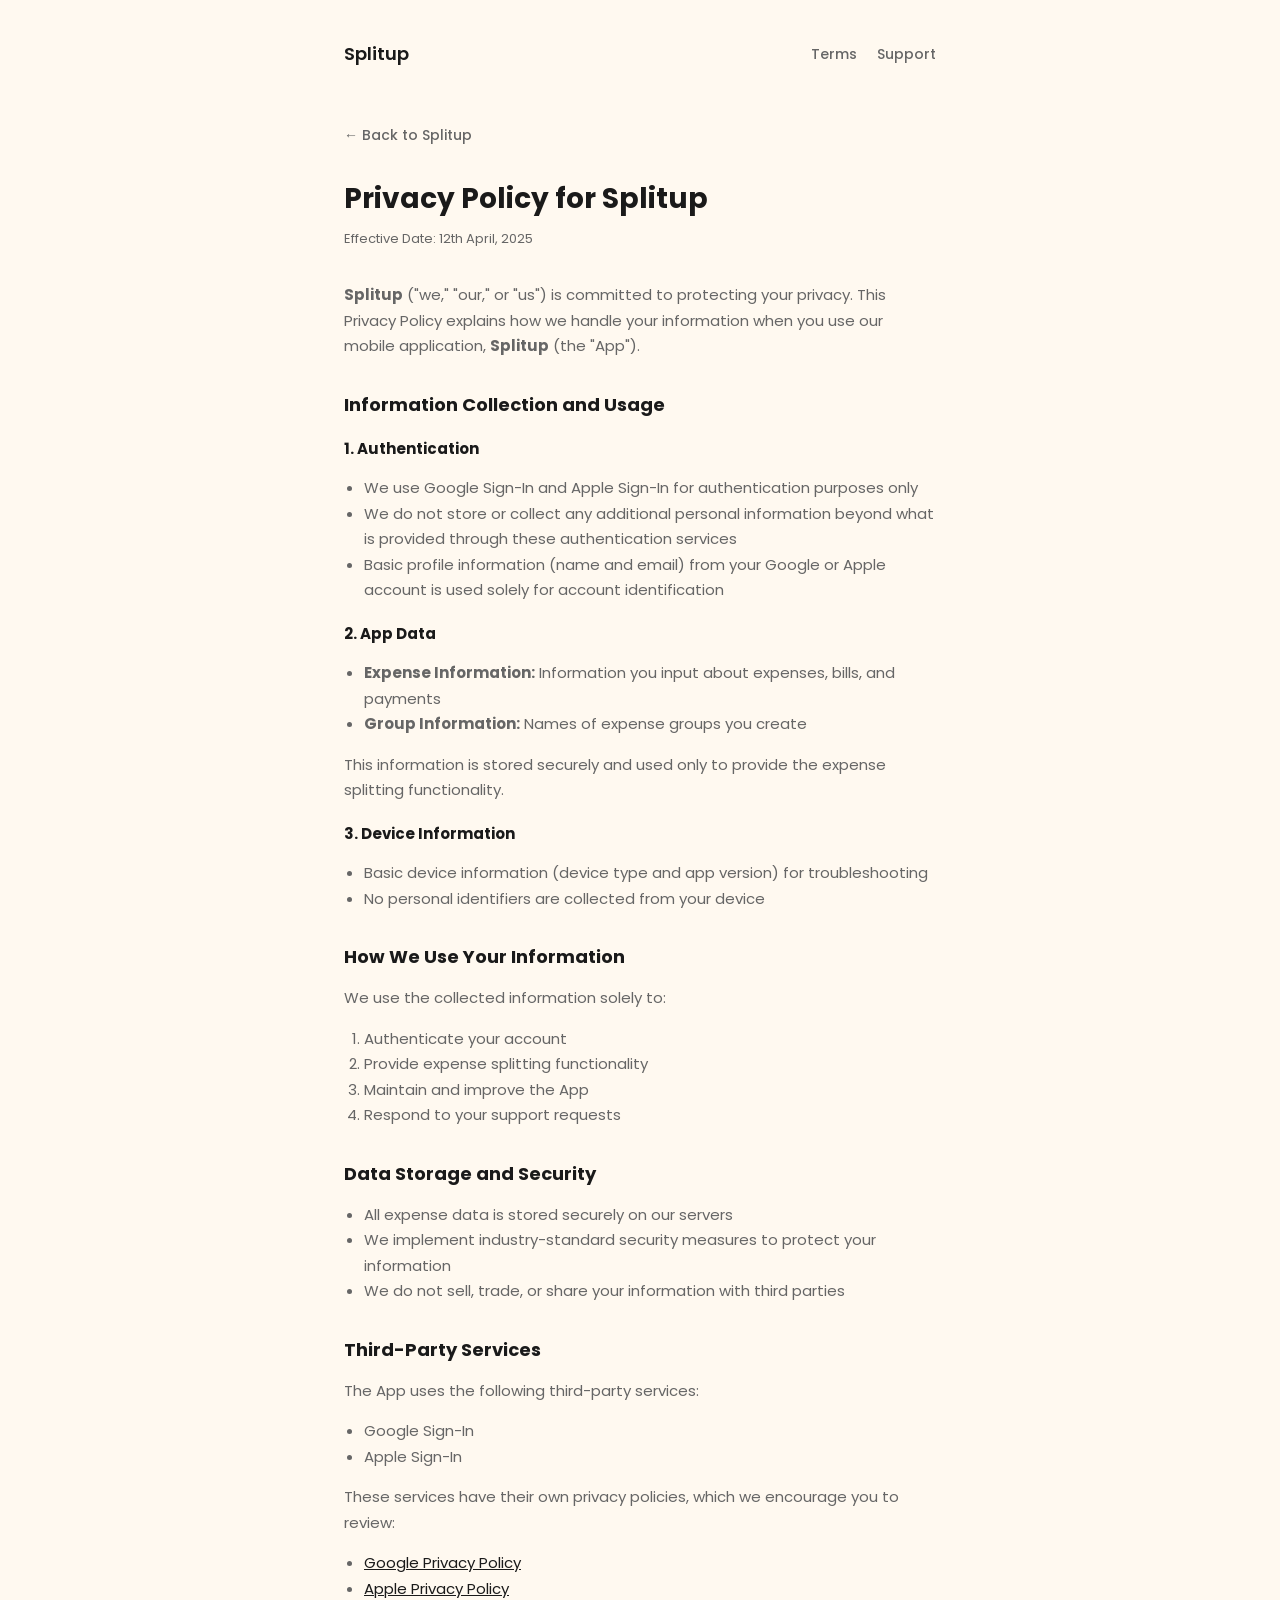
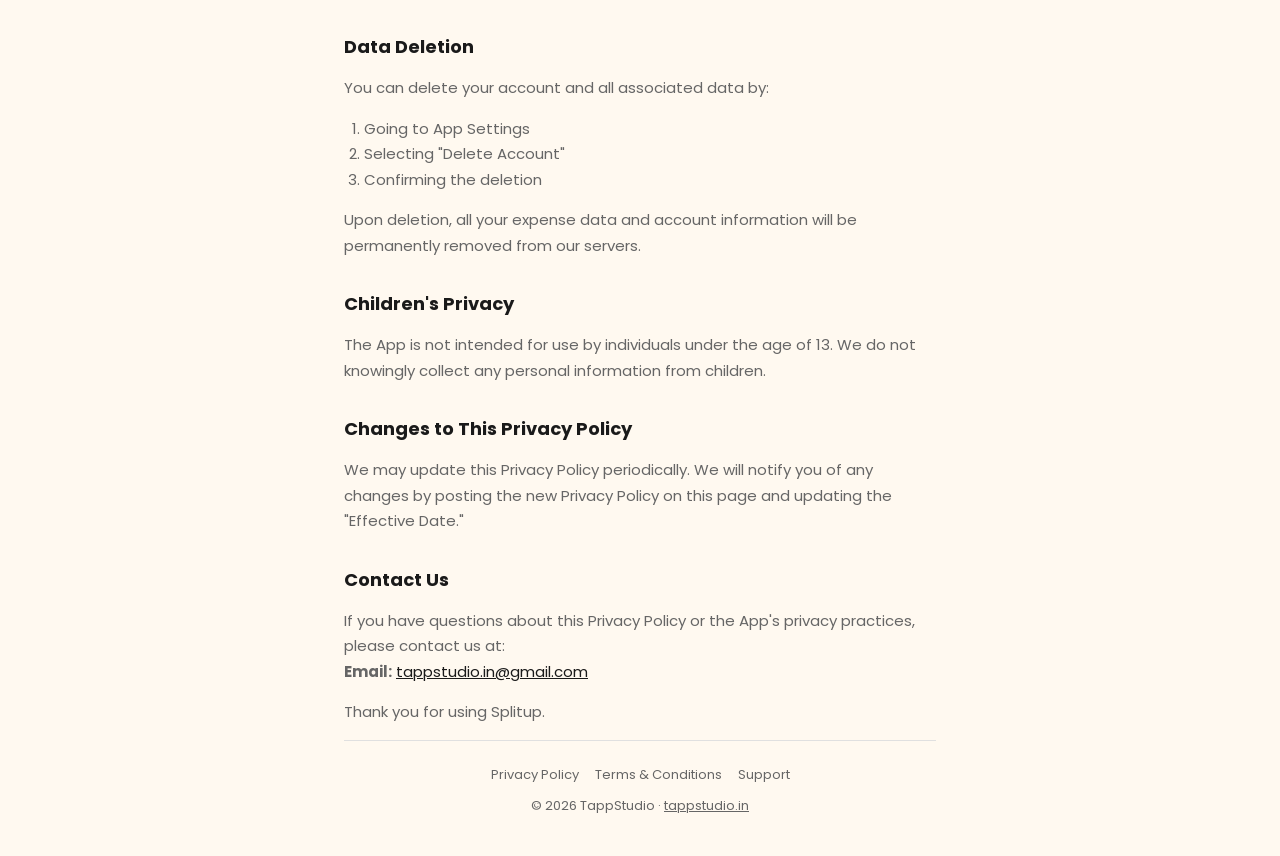
==== privacy/index.html @ 7d426718 "Add privacy policy, terms and conditions, and support pages; update landing page with new features a" ====
<!DOCTYPE html>
<html lang="en">
<head>
  <meta charset="utf-8">
  <meta name="viewport" content="width=device-width, initial-scale=1">
  <title>Privacy Policy — Splitup</title>
  <meta name="description" content="Privacy Policy for the Splitup app.">
  <link rel="preconnect" href="https://fonts.googleapis.com">
  <link rel="preconnect" href="https://fonts.gstatic.com" crossorigin>
  <link href="https://fonts.googleapis.com/css2?family=Poppins:wght@400;500;600;700&display=swap" rel="stylesheet">
  <link rel="stylesheet" href="/style.css">
</head>
<body>
  <div class="page">
    <nav class="nav">
      <a class="nav-logo" href="/">Splitup</a>
      <ul class="nav-links">
        <li><a href="/terms/">Terms</a></li>
        <li><a href="/support/">Support</a></li>
      </ul>
    </nav>

    <a class="back-link" href="/">&larr; Back to Splitup</a>

    <article class="legal">
      <h1>Privacy Policy for Splitup</h1>
      <p class="effective-date">Effective Date: 12th April, 2025</p>

      <p><strong>Splitup</strong> ("we," "our," or "us") is committed to protecting your privacy. This Privacy Policy explains how we handle your information when you use our mobile application, <strong>Splitup</strong> (the "App").</p>

      <h2>Information Collection and Usage</h2>

      <h3>1. Authentication</h3>
      <ul>
        <li>We use Google Sign-In and Apple Sign-In for authentication purposes only</li>
        <li>We do not store or collect any additional personal information beyond what is provided through these authentication services</li>
        <li>Basic profile information (name and email) from your Google or Apple account is used solely for account identification</li>
      </ul>

      <h3>2. App Data</h3>
      <ul>
        <li><strong>Expense Information:</strong> Information you input about expenses, bills, and payments</li>
        <li><strong>Group Information:</strong> Names of expense groups you create</li>
      </ul>
      <p>This information is stored securely and used only to provide the expense splitting functionality.</p>

      <h3>3. Device Information</h3>
      <ul>
        <li>Basic device information (device type and app version) for troubleshooting</li>
        <li>No personal identifiers are collected from your device</li>
      </ul>

      <h2>How We Use Your Information</h2>
      <p>We use the collected information solely to:</p>
      <ol>
        <li>Authenticate your account</li>
        <li>Provide expense splitting functionality</li>
        <li>Maintain and improve the App</li>
        <li>Respond to your support requests</li>
      </ol>

      <h2>Data Storage and Security</h2>
      <ul>
        <li>All expense data is stored securely on our servers</li>
        <li>We implement industry-standard security measures to protect your information</li>
        <li>We do not sell, trade, or share your information with third parties</li>
      </ul>

      <h2>Third-Party Services</h2>
      <p>The App uses the following third-party services:</p>
      <ul>
        <li>Google Sign-In</li>
        <li>Apple Sign-In</li>
      </ul>
      <p>These services have their own privacy policies, which we encourage you to review:</p>
      <ul>
        <li><a href="https://policies.google.com/privacy">Google Privacy Policy</a></li>
        <li><a href="https://www.apple.com/legal/privacy">Apple Privacy Policy</a></li>
      </ul>

      <h2>Data Deletion</h2>
      <p>You can delete your account and all associated data by:</p>
      <ol>
        <li>Going to App Settings</li>
        <li>Selecting "Delete Account"</li>
        <li>Confirming the deletion</li>
      </ol>
      <p>Upon deletion, all your expense data and account information will be permanently removed from our servers.</p>

      <h2>Children's Privacy</h2>
      <p>The App is not intended for use by individuals under the age of 13. We do not knowingly collect any personal information from children.</p>

      <h2>Changes to This Privacy Policy</h2>
      <p>We may update this Privacy Policy periodically. We will notify you of any changes by posting the new Privacy Policy on this page and updating the "Effective Date."</p>

      <h2>Contact Us</h2>
      <p>If you have questions about this Privacy Policy or the App's privacy practices, please contact us at:<br>
      <strong>Email:</strong> <a href="mailto:tappstudio.in@gmail.com">tappstudio.in@gmail.com</a></p>

      <p>Thank you for using Splitup.</p>
    </article>

    <footer class="footer">
      <ul class="footer-links">
        <li><a href="/privacy/">Privacy Policy</a></li>
        <li><a href="/terms/">Terms &amp; Conditions</a></li>
        <li><a href="/support/">Support</a></li>
      </ul>
      &copy; 2026 TappStudio &middot; <a href="https://tappstudio.in">tappstudio.in</a>
    </footer>
  </div>
</body>
</html>
---- style.css ----
/* Splitup landing page styles.
   Pure CSS, no build step, no framework beyond the Google Fonts stylesheet
   linked in each page's <head> (the only external asset this site loads).
   Color/spacing tokens below are pulled directly from the Flutter app's
   design system (lib/styles/colors.dart AppColors, lib/styles/text_styles.dart
   AppTextStyles) so the web page matches the in-app brand exactly. */

:root {
  --accent: #ffdb1f; /* AppColors.primary / secondary */
  --on-accent: #1a1a1a; /* AppColors.onPrimary */
  --bg: #fff9f0; /* AppColors.surface (light theme) */
  --surface: #ffffff; /* AppColors.cardBackground */
  --text: #1a1a1a; /* AppColors.textPrimary / onSurface */
  --text-muted: #666666; /* AppColors.textSecondary */
  --border: #e0e0e0; /* AppColors.outline / lightGrey */
  --radius: 8px; /* matches AppTextStyles.inputDecoration's BorderRadius.circular(8) */
}

* {
  box-sizing: border-box;
}

body {
  margin: 0;
  background: var(--bg);
  color: var(--text);
  font-family: "Poppins", -apple-system, BlinkMacSystemFont, "Segoe UI", Roboto, sans-serif;
  line-height: 1.5;
}

.page {
  max-width: 640px;
  margin: 0 auto;
  padding: 24px 24px 40px;
}

a {
  color: var(--text);
}

/* Nav */
.nav {
  display: flex;
  align-items: center;
  justify-content: space-between;
  padding: 16px 0;
  margin-bottom: 40px;
}

.nav-logo {
  font-size: 18px;
  font-weight: 600;
  color: var(--text);
  text-decoration: none;
}

.nav-links {
  display: flex;
  gap: 20px;
  list-style: none;
  margin: 0;
  padding: 0;
}

.nav-links a {
  color: var(--text-muted);
  text-decoration: none;
  font-size: 14px;
  font-weight: 500;
}

.nav-links a:hover {
  color: var(--text);
}

/* Hero */
.hero {
  text-align: center;
  margin-bottom: 40px;
}

.wordmark {
  display: inline-block;
  font-size: 40px;
  font-weight: 600;
  letter-spacing: -0.25px;
  color: var(--text);
}

.wordmark .accent {
  font-weight: 500;
  color: var(--text-muted);
}

.tagline {
  margin-top: 12px;
  font-size: 16px;
  font-weight: 600;
  color: var(--text);
}

.description {
  margin: 8px auto 0;
  max-width: 460px;
  font-size: 15px;
  font-weight: 400;
  color: var(--text-muted);
}

/* Sections */
.section {
  margin-bottom: 48px;
}

.section-title {
  font-size: 13px;
  font-weight: 600;
  letter-spacing: 0.06em;
  text-transform: uppercase;
  color: var(--text-muted);
  margin: 0 0 16px;
}

/* Features */
.features {
  list-style: none;
  margin: 0;
  padding: 0;
  display: flex;
  flex-direction: column;
  gap: 12px;
}

.features li {
  background: var(--surface);
  border: 1.5px solid var(--border);
  border-radius: var(--radius);
  padding: 14px 18px;
  font-size: 16px;
  font-weight: 500;
}

.features li .feature-desc {
  display: block;
  margin-top: 4px;
  font-size: 13px;
  font-weight: 400;
  color: var(--text-muted);
}

/* Screenshots */
.screenshots {
  display: flex;
  gap: 16px;
  overflow-x: auto;
  padding: 4px 4px 12px;
  margin: 0 -4px;
  -webkit-overflow-scrolling: touch;
  scrollbar-width: thin;
}

.screenshot {
  flex: 0 0 auto;
  width: 180px;
  text-align: center;
}

.screenshot img {
  width: 100%;
  height: auto;
  display: block;
  border: 1.5px solid var(--border);
  border-radius: var(--radius);
  background: var(--surface);
}

.screenshot span {
  display: block;
  margin-top: 10px;
  font-size: 13px;
  font-weight: 500;
  color: var(--text-muted);
}

/* Store badges */
.store-badges {
  display: flex;
  gap: 16px;
  justify-content: center;
  margin-bottom: 56px;
}

.store-badge {
  display: inline-flex;
  line-height: 0;
  transition: opacity 0.15s ease;
}

.store-badge img {
  height: 48px;
  width: auto;
  display: block;
}

.store-badge:hover {
  opacity: 0.85;
}

/* Footer */
.footer {
  text-align: center;
  color: var(--text-muted);
  font-size: 13px;
  padding-top: 24px;
  border-top: 1px solid var(--border);
}

.footer a {
  color: inherit;
}

.footer-links {
  display: flex;
  justify-content: center;
  gap: 16px;
  list-style: none;
  margin: 0 0 12px;
  padding: 0;
}

.footer-links a {
  color: var(--text-muted);
  text-decoration: none;
}

.footer-links a:hover {
  color: var(--text);
  text-decoration: underline;
}

/* Legal pages (privacy / terms / support) */
.legal {
  font-size: 15px;
}

.legal h1 {
  font-size: 28px;
  margin: 0 0 8px;
}

.legal .effective-date {
  color: var(--text-muted);
  font-size: 13px;
  margin: 0 0 32px;
}

.legal h2 {
  font-size: 18px;
  margin: 32px 0 12px;
}

.legal h3 {
  font-size: 15px;
  margin: 20px 0 8px;
}

.legal p,
.legal li {
  color: var(--text-muted);
  line-height: 1.7;
}

.legal ul,
.legal ol {
  padding-left: 20px;
}

.legal a {
  color: var(--text);
}

.back-link {
  display: inline-block;
  margin-bottom: 32px;
  font-size: 14px;
  font-weight: 500;
  color: var(--text-muted);
  text-decoration: none;
}

.back-link:hover {
  color: var(--text);
}

/* Join redirect page (join/index.html) */
.join-redirect {
  text-align: center;
  padding-top: 96px;
  font-size: 16px;
}

.join-redirect a {
  color: var(--text);
}

@media (max-width: 480px) {
  .store-badges {
    flex-direction: column;
    align-items: center;
  }

  .nav {
    flex-direction: column;
    gap: 12px;
  }

  .nav-links {
    gap: 14px;
    flex-wrap: wrap;
    justify-content: center;
  }

  .footer-links {
    flex-wrap: wrap;
  }
}

@media (prefers-color-scheme: dark) {
  :root {
    --bg: #2a2a2a; /* AppColors.surfaceDark */
    --surface: #333333; /* AppColors.cardBackgroundDark */
    --text: #ffffff; /* AppColors.textPrimaryDark */
    --text-muted: #cccccc; /* AppColors.textSecondaryDark */
    --border: #424242; /* AppColors.outlineDark */
  }
}
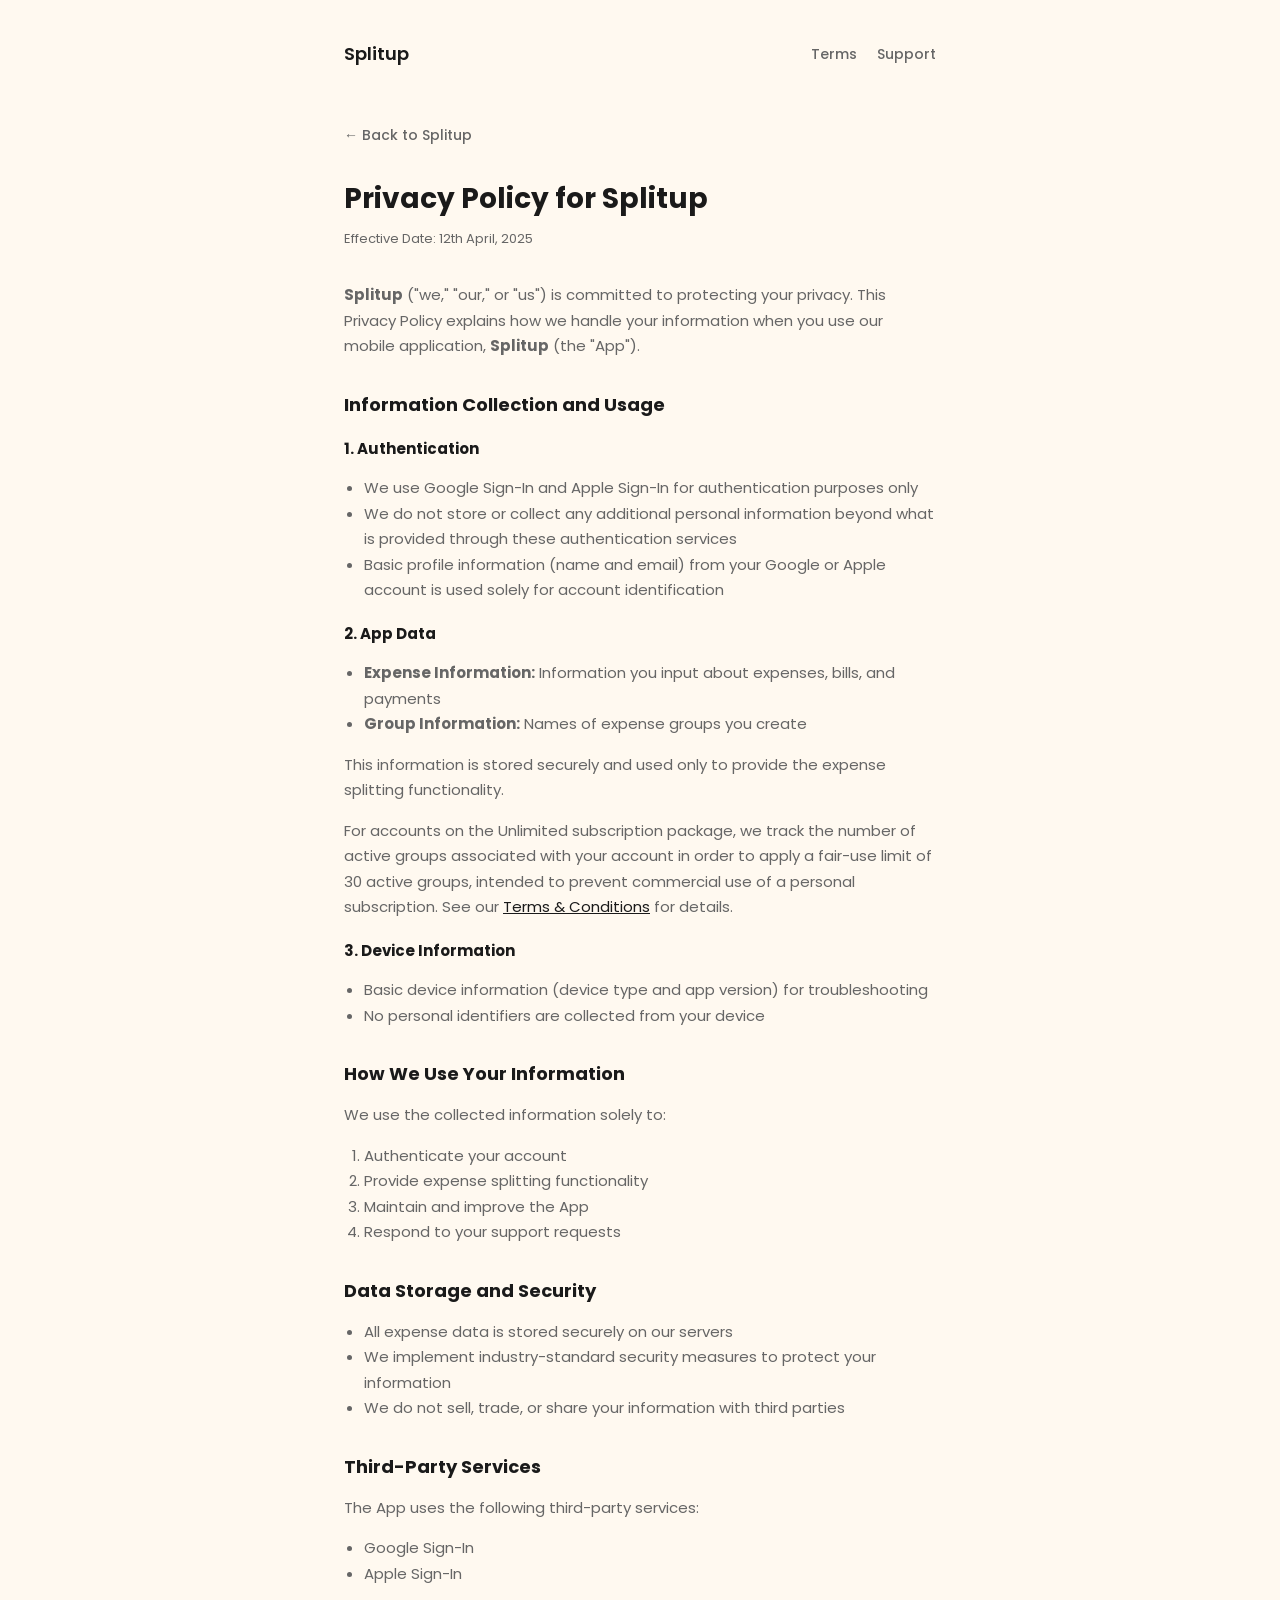
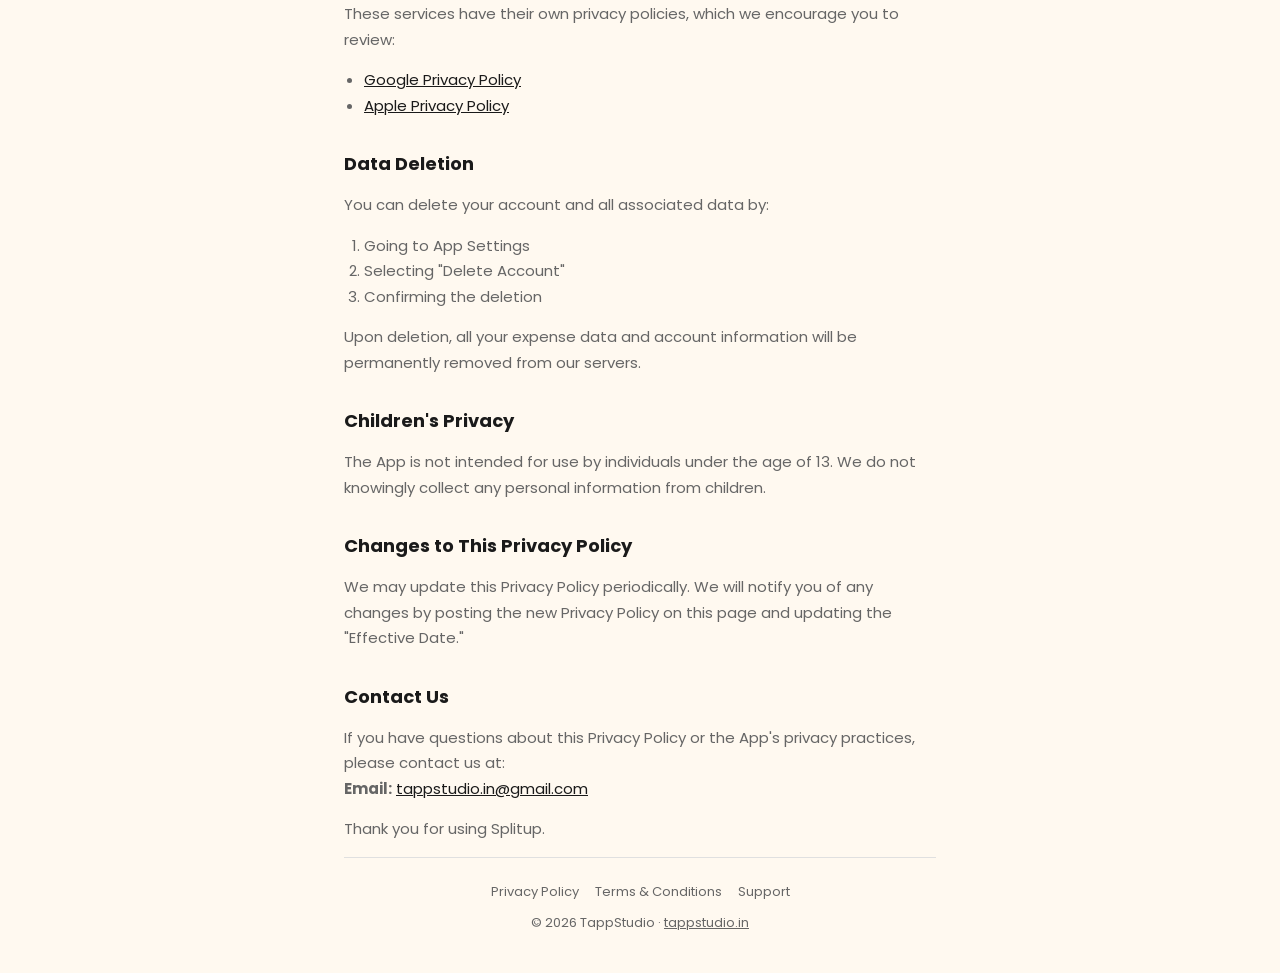
==== commit 956aec3f: "Add subscription details and fair-use policy to terms and privacy pages" ====
--- a/privacy/index.html
+++ b/privacy/index.html
@@ -43,6 +43,7 @@
         <li><strong>Group Information:</strong> Names of expense groups you create</li>
       </ul>
       <p>This information is stored securely and used only to provide the expense splitting functionality.</p>
+      <p>For accounts on the Unlimited subscription package, we track the number of active groups associated with your account in order to apply a fair-use limit of 30 active groups, intended to prevent commercial use of a personal subscription. See our <a href="/terms/">Terms &amp; Conditions</a> for details.</p>
 
       <h3>3. Device Information</h3>
       <ul>
--- a/style.css
+++ b/style.css
@@ -79,6 +79,14 @@
   margin-bottom: 40px;
 }
 
+.app-icon {
+  display: block;
+  width: 72px;
+  height: 72px;
+  margin: 0 auto 16px;
+  border-radius: 18px;
+}
+
 .wordmark {
   display: inline-block;
   font-size: 40px;
@@ -132,6 +140,9 @@
 }
 
 .features li {
+  display: flex;
+  align-items: flex-start;
+  gap: 14px;
   background: var(--surface);
   border: 1.5px solid var(--border);
   border-radius: var(--radius);
@@ -140,6 +151,27 @@
   font-weight: 500;
 }
 
+.feature-icon {
+  flex: 0 0 auto;
+  display: flex;
+  align-items: center;
+  justify-content: center;
+  width: 38px;
+  height: 38px;
+  border-radius: 50%;
+  background: rgba(255, 219, 31, 0.15);
+  color: var(--accent);
+}
+
+.feature-icon svg {
+  width: 20px;
+  height: 20px;
+}
+
+.feature-content {
+  display: block;
+}
+
 .features li .feature-desc {
   display: block;
   margin-top: 4px;
@@ -172,14 +204,57 @@
   border: 1.5px solid var(--border);
   border-radius: var(--radius);
   background: var(--surface);
-}
-
-.screenshot span {
-  display: block;
-  margin-top: 10px;
-  font-size: 13px;
-  font-weight: 500;
-  color: var(--text-muted);
+  cursor: pointer;
+  transition: opacity 0.15s ease;
+}
+
+.screenshot img:hover {
+  opacity: 0.9;
+}
+
+/* Lightbox */
+.lightbox {
+  display: none;
+  position: fixed;
+  inset: 0;
+  z-index: 100;
+  background: rgba(0, 0, 0, 0.85);
+  align-items: center;
+  justify-content: center;
+  padding: 24px;
+}
+
+.lightbox.open {
+  display: flex;
+}
+
+.lightbox-img {
+  max-width: 100%;
+  max-height: 100%;
+  border-radius: var(--radius);
+  display: block;
+}
+
+.lightbox-close {
+  position: fixed;
+  top: 16px;
+  right: 16px;
+  width: 40px;
+  height: 40px;
+  border: none;
+  border-radius: 50%;
+  background: rgba(255, 255, 255, 0.15);
+  color: #ffffff;
+  font-size: 24px;
+  line-height: 1;
+  cursor: pointer;
+  display: flex;
+  align-items: center;
+  justify-content: center;
+}
+
+.lightbox-close:hover {
+  background: rgba(255, 255, 255, 0.25);
 }
 
 /* Store badges */
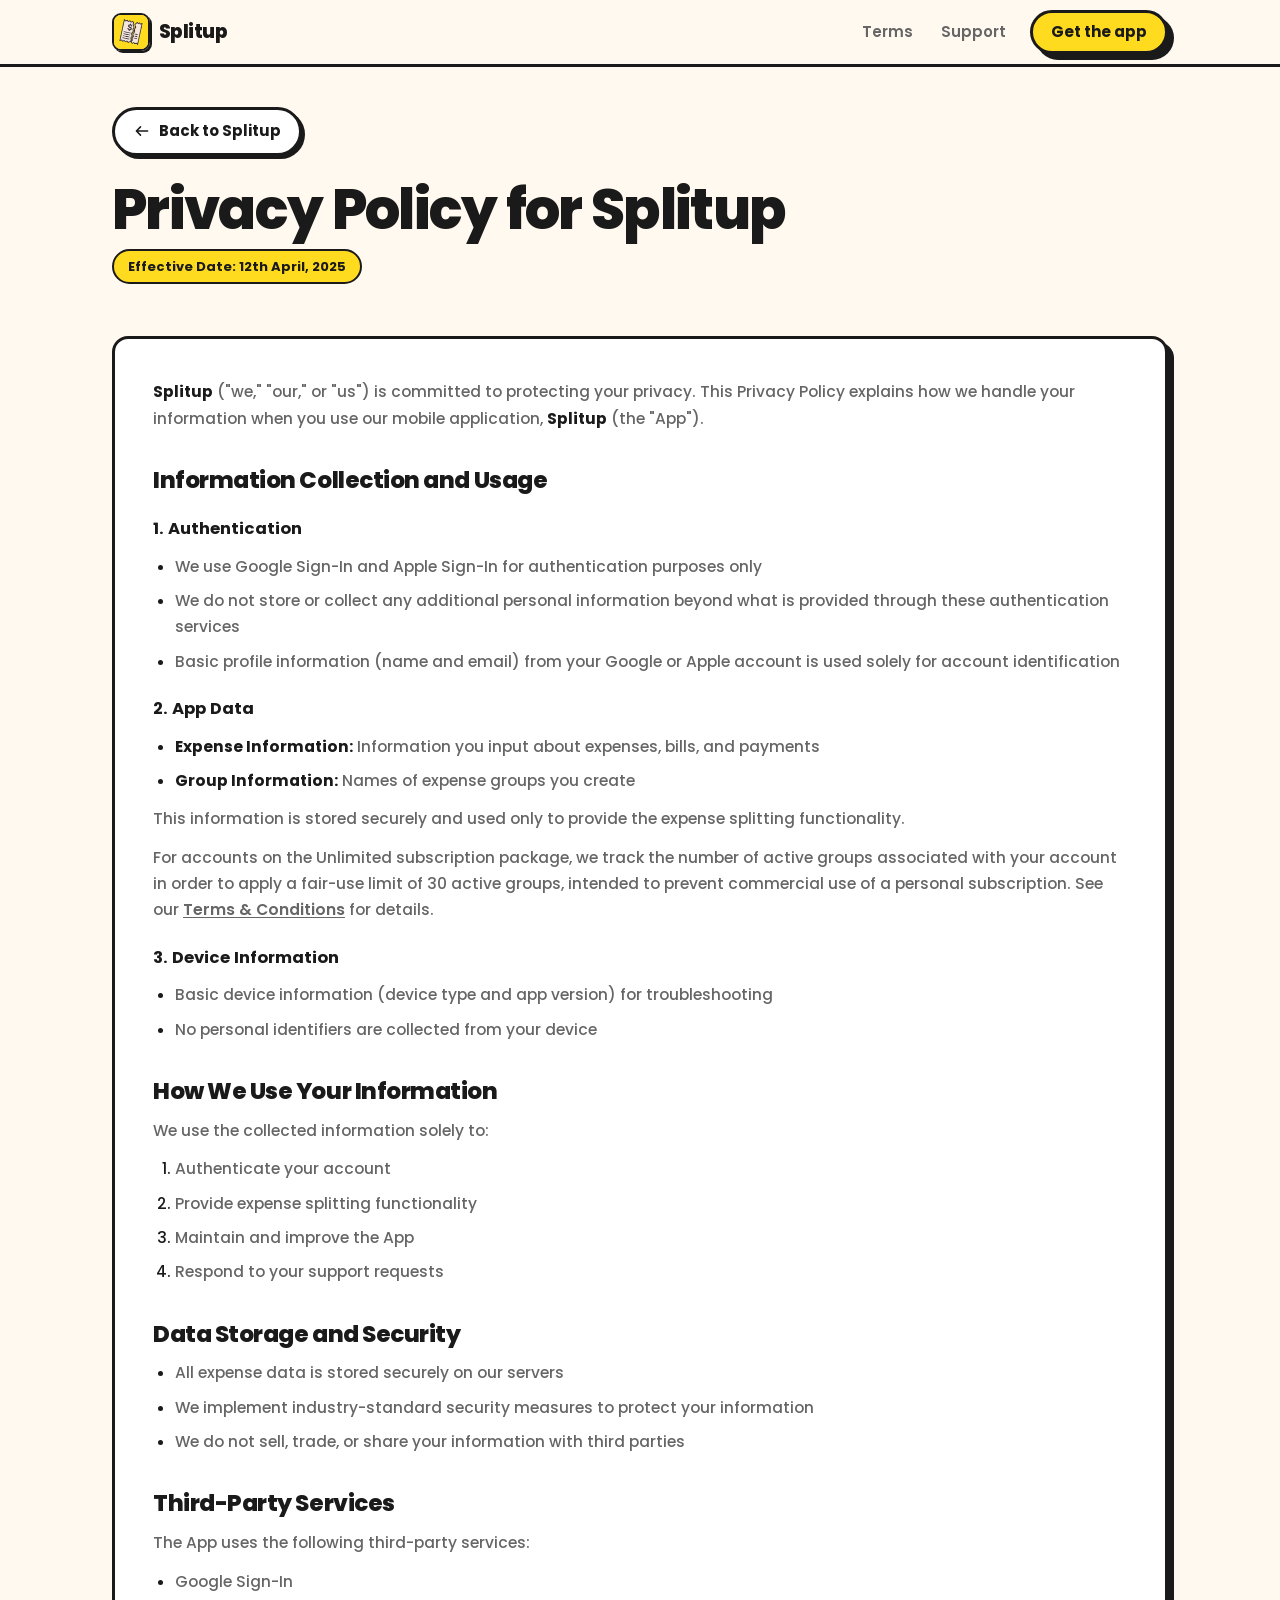
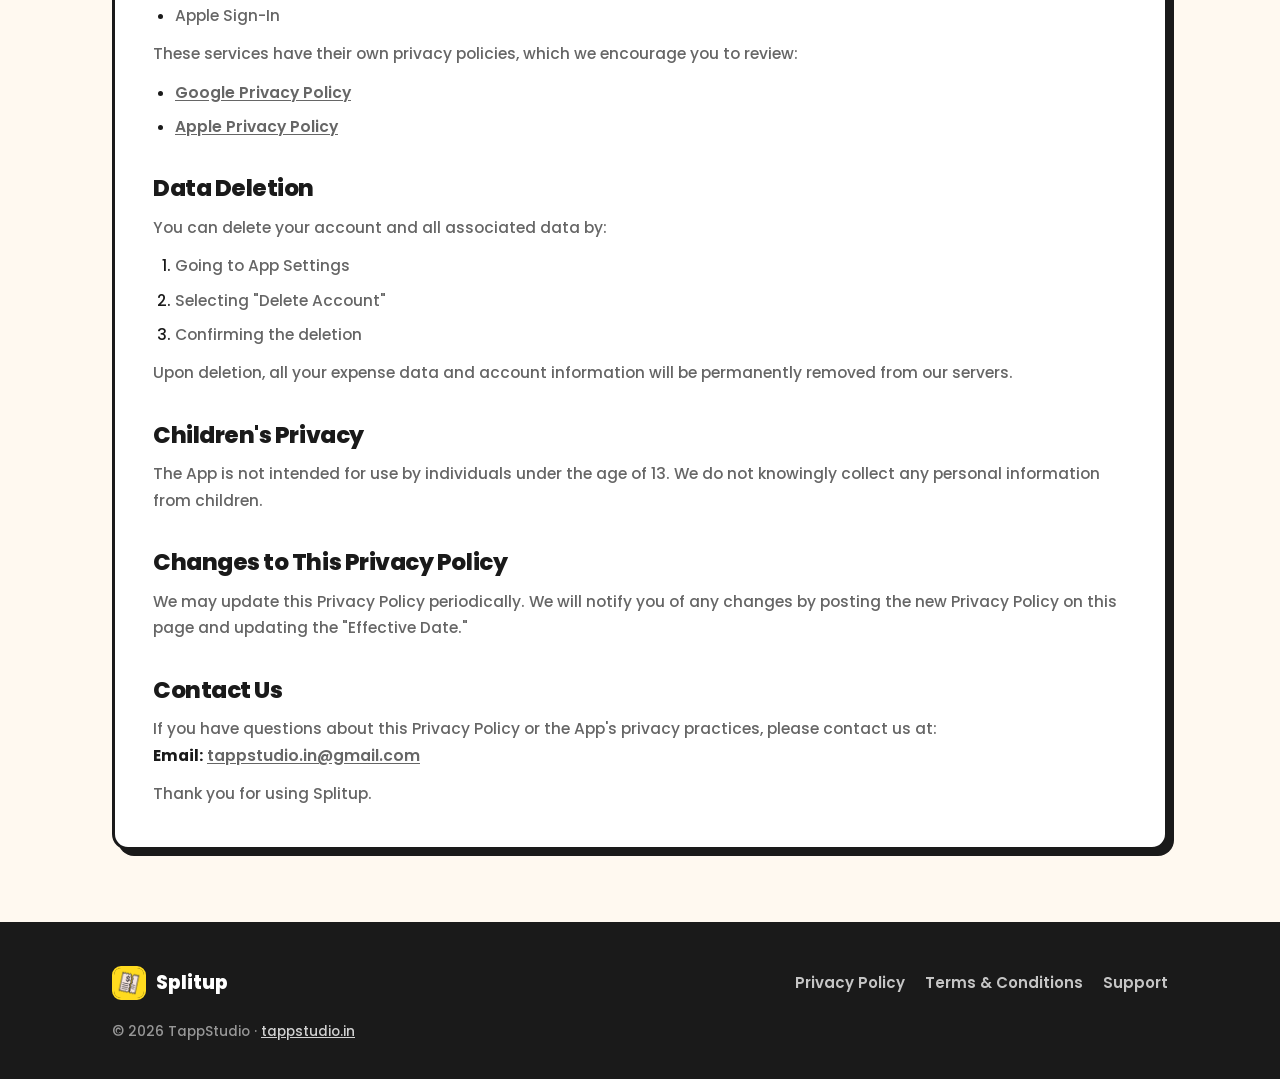
==== commit d5d831ea: "Enhance support and terms pages with improved SEO, accessibility, and layout - Updated meta tags for" ====
--- a/privacy/index.html
+++ b/privacy/index.html
@@ -1,31 +1,42 @@
 <!DOCTYPE html>
 <html lang="en">
 <head>
-  <meta charset="utf-8">
-  <meta name="viewport" content="width=device-width, initial-scale=1">
-  <title>Privacy Policy — Splitup</title>
-  <meta name="description" content="Privacy Policy for the Splitup app.">
-  <link rel="preconnect" href="https://fonts.googleapis.com">
-  <link rel="preconnect" href="https://fonts.gstatic.com" crossorigin>
-  <link href="https://fonts.googleapis.com/css2?family=Poppins:wght@400;500;600;700&display=swap" rel="stylesheet">
-  <link rel="stylesheet" href="/style.css">
+<meta charset="utf-8">
+<meta name="viewport" content="width=device-width, initial-scale=1, viewport-fit=cover">
+<title>Privacy Policy — Splitup</title>
+<meta name="description" content="Privacy Policy for the Splitup app.">
+<link rel="canonical" href="https://splitup.tappstudio.in/privacy/">
+<meta name="theme-color" content="#fff9f0" media="(prefers-color-scheme: light)">
+<meta name="theme-color" content="#2a2a2a" media="(prefers-color-scheme: dark)">
+<meta name="color-scheme" content="light dark">
+<link rel="icon" href="/assets/app-icon.png" sizes="any">
+<link rel="apple-touch-icon" href="/assets/apple-touch-icon.png">
+<link rel="preload" as="font" type="font/woff2" href="/assets/fonts/poppins-800-latin.woff2" crossorigin>
+<link rel="preload" as="font" type="font/woff2" href="/assets/fonts/poppins-500-latin.woff2" crossorigin>
+<link rel="stylesheet" href="/style.css">
 </head>
 <body>
-  <div class="page">
-    <nav class="nav">
-      <a class="nav-logo" href="/">Splitup</a>
-      <ul class="nav-links">
-        <li><a href="/terms/">Terms</a></li>
-        <li><a href="/support/">Support</a></li>
-      </ul>
-    </nav>
+<svg width="0" height="0" style="position:absolute" aria-hidden="true" focusable="false"><defs>
+<symbol id="i-arrow-back" viewBox="0 0 24 24" fill="none" stroke="currentColor" stroke-width="2" stroke-linecap="round" stroke-linejoin="round"><path d="M19.5 12h-15M10 6.5 4.5 12 10 17.5"/></symbol>
+</defs></svg>
+<nav class="nav">
+  <div class="wrap nav-bar">
+    <a class="nav-logo" href="/"><img src="/assets/app-icon.webp" alt="" width="38" height="38">Splitup</a>
+    <ul class="nav-links">
+      <li><a href="/terms/">Terms</a></li>
+      <li><a href="/support/">Support</a></li>
+    </ul>
+    <a class="btn btn-yellow nav-cta" href="/#get">Get the app</a>
+  </div>
+</nav>
 
-    <a class="back-link" href="/">&larr; Back to Splitup</a>
-
-    <article class="legal">
-      <h1>Privacy Policy for Splitup</h1>
-      <p class="effective-date">Effective Date: 12th April, 2025</p>
-
+<main class="wrap legal-page">
+  <a class="back-link" href="/"><svg aria-hidden="true"><use href="#i-arrow-back"/></svg>Back to Splitup</a>
+  <header class="legal-hero">
+    <h1 class="h2">Privacy Policy for Splitup</h1>
+    <p class="effective-date">Effective Date: 12th April, 2025</p>
+  </header>
+  <article class="legal">
       <p><strong>Splitup</strong> ("we," "our," or "us") is committed to protecting your privacy. This Privacy Policy explains how we handle your information when you use our mobile application, <strong>Splitup</strong> (the "App").</p>
 
       <h2>Information Collection and Usage</h2>
@@ -99,16 +110,21 @@
       <strong>Email:</strong> <a href="mailto:tappstudio.in@gmail.com">tappstudio.in@gmail.com</a></p>
 
       <p>Thank you for using Splitup.</p>
-    </article>
+  </article>
+</main>
 
-    <footer class="footer">
-      <ul class="footer-links">
-        <li><a href="/privacy/">Privacy Policy</a></li>
-        <li><a href="/terms/">Terms &amp; Conditions</a></li>
-        <li><a href="/support/">Support</a></li>
-      </ul>
-      &copy; 2026 TappStudio &middot; <a href="https://tappstudio.in">tappstudio.in</a>
-    </footer>
+<footer class="footer">
+  <div class="wrap footer-inner">
+    <a class="footer-logo" href="/"><img src="/assets/app-icon.webp" alt="" width="34" height="34">Splitup</a>
+    <ul class="footer-links">
+      <li><a href="/privacy/">Privacy Policy</a></li>
+      <li><a href="/terms/">Terms &amp; Conditions</a></li>
+      <li><a href="/support/">Support</a></li>
+    </ul>
+    <div class="footer-meta">
+      <p class="footer-note">&copy; 2026 TappStudio &middot; <a href="https://tappstudio.in">tappstudio.in</a></p>
+    </div>
   </div>
+</footer>
 </body>
 </html>
--- a/style.css
+++ b/style.css
@@ -1,411 +1,1068 @@
-/* Splitup landing page styles.
-   Pure CSS, no build step, no framework beyond the Google Fonts stylesheet
-   linked in each page's <head> (the only external asset this site loads).
-   Color/spacing tokens below are pulled directly from the Flutter app's
-   design system (lib/styles/colors.dart AppColors, lib/styles/text_styles.dart
-   AppTextStyles) so the web page matches the in-app brand exactly. */
-
+/* ============================================================
+   Splitup — splitup.tappstudio.in
+   Neo-brutalist design system. Tokens mirror the Flutter app
+   (lib/styles/colors.dart, app_radii.dart, app_spacing.dart) via
+   store/screenshots_v2/src/tokens.css. Do not invent new colors.
+   Mobile-first: base rules are mobile; media queries add upward.
+   ============================================================ */
+
+/* ---------- Poppins (OFL), self-hosted ---------- */
+@font-face{font-family:'Poppins';font-style:normal;font-weight:400;font-display:swap;src:url(/assets/fonts/poppins-400-latin-ext.woff2) format('woff2');unicode-range:U+0100-02BA, U+02BD-02C5, U+02C7-02CC, U+02CE-02D7, U+02DD-02FF, U+0304, U+0308, U+0329, U+1D00-1DBF, U+1E00-1E9F, U+1EF2-1EFF, U+2020, U+20A0-20AB, U+20AD-20C0, U+2113, U+2C60-2C7F, U+A720-A7FF;}
+@font-face{font-family:'Poppins';font-style:normal;font-weight:400;font-display:swap;src:url(/assets/fonts/poppins-400-latin.woff2) format('woff2');unicode-range:U+0000-00FF, U+0131, U+0152-0153, U+02BB-02BC, U+02C6, U+02DA, U+02DC, U+0304, U+0308, U+0329, U+2000-206F, U+20AC, U+2122, U+2191, U+2193, U+2212, U+2215, U+FEFF, U+FFFD;}
+@font-face{font-family:'Poppins';font-style:normal;font-weight:500;font-display:swap;src:url(/assets/fonts/poppins-500-latin-ext.woff2) format('woff2');unicode-range:U+0100-02BA, U+02BD-02C5, U+02C7-02CC, U+02CE-02D7, U+02DD-02FF, U+0304, U+0308, U+0329, U+1D00-1DBF, U+1E00-1E9F, U+1EF2-1EFF, U+2020, U+20A0-20AB, U+20AD-20C0, U+2113, U+2C60-2C7F, U+A720-A7FF;}
+@font-face{font-family:'Poppins';font-style:normal;font-weight:500;font-display:swap;src:url(/assets/fonts/poppins-500-latin.woff2) format('woff2');unicode-range:U+0000-00FF, U+0131, U+0152-0153, U+02BB-02BC, U+02C6, U+02DA, U+02DC, U+0304, U+0308, U+0329, U+2000-206F, U+20AC, U+2122, U+2191, U+2193, U+2212, U+2215, U+FEFF, U+FFFD;}
+@font-face{font-family:'Poppins';font-style:normal;font-weight:600;font-display:swap;src:url(/assets/fonts/poppins-600-latin-ext.woff2) format('woff2');unicode-range:U+0100-02BA, U+02BD-02C5, U+02C7-02CC, U+02CE-02D7, U+02DD-02FF, U+0304, U+0308, U+0329, U+1D00-1DBF, U+1E00-1E9F, U+1EF2-1EFF, U+2020, U+20A0-20AB, U+20AD-20C0, U+2113, U+2C60-2C7F, U+A720-A7FF;}
+@font-face{font-family:'Poppins';font-style:normal;font-weight:600;font-display:swap;src:url(/assets/fonts/poppins-600-latin.woff2) format('woff2');unicode-range:U+0000-00FF, U+0131, U+0152-0153, U+02BB-02BC, U+02C6, U+02DA, U+02DC, U+0304, U+0308, U+0329, U+2000-206F, U+20AC, U+2122, U+2191, U+2193, U+2212, U+2215, U+FEFF, U+FFFD;}
+@font-face{font-family:'Poppins';font-style:normal;font-weight:700;font-display:swap;src:url(/assets/fonts/poppins-700-latin-ext.woff2) format('woff2');unicode-range:U+0100-02BA, U+02BD-02C5, U+02C7-02CC, U+02CE-02D7, U+02DD-02FF, U+0304, U+0308, U+0329, U+1D00-1DBF, U+1E00-1E9F, U+1EF2-1EFF, U+2020, U+20A0-20AB, U+20AD-20C0, U+2113, U+2C60-2C7F, U+A720-A7FF;}
+@font-face{font-family:'Poppins';font-style:normal;font-weight:700;font-display:swap;src:url(/assets/fonts/poppins-700-latin.woff2) format('woff2');unicode-range:U+0000-00FF, U+0131, U+0152-0153, U+02BB-02BC, U+02C6, U+02DA, U+02DC, U+0304, U+0308, U+0329, U+2000-206F, U+20AC, U+2122, U+2191, U+2193, U+2212, U+2215, U+FEFF, U+FFFD;}
+@font-face{font-family:'Poppins';font-style:normal;font-weight:800;font-display:swap;src:url(/assets/fonts/poppins-800-latin-ext.woff2) format('woff2');unicode-range:U+0100-02BA, U+02BD-02C5, U+02C7-02CC, U+02CE-02D7, U+02DD-02FF, U+0304, U+0308, U+0329, U+1D00-1DBF, U+1E00-1E9F, U+1EF2-1EFF, U+2020, U+20A0-20AB, U+20AD-20C0, U+2113, U+2C60-2C7F, U+A720-A7FF;}
+@font-face{font-family:'Poppins';font-style:normal;font-weight:800;font-display:swap;src:url(/assets/fonts/poppins-800-latin.woff2) format('woff2');unicode-range:U+0000-00FF, U+0131, U+0152-0153, U+02BB-02BC, U+02C6, U+02DA, U+02DC, U+0304, U+0308, U+0329, U+2000-206F, U+20AC, U+2122, U+2191, U+2193, U+2212, U+2215, U+FEFF, U+FFFD;}
+@font-face{font-family:'Poppins';font-style:normal;font-weight:900;font-display:swap;src:url(/assets/fonts/poppins-900-latin-ext.woff2) format('woff2');unicode-range:U+0100-02BA, U+02BD-02C5, U+02C7-02CC, U+02CE-02D7, U+02DD-02FF, U+0304, U+0308, U+0329, U+1D00-1DBF, U+1E00-1E9F, U+1EF2-1EFF, U+2020, U+20A0-20AB, U+20AD-20C0, U+2113, U+2C60-2C7F, U+A720-A7FF;}
+@font-face{font-family:'Poppins';font-style:normal;font-weight:900;font-display:swap;src:url(/assets/fonts/poppins-900-latin.woff2) format('woff2');unicode-range:U+0000-00FF, U+0131, U+0152-0153, U+02BB-02BC, U+02C6, U+02DA, U+02DC, U+0304, U+0308, U+0329, U+2000-206F, U+20AC, U+2122, U+2191, U+2193, U+2212, U+2215, U+FEFF, U+FFFD;}
+
+/* ---------- Tokens ---------- */
 :root {
-  --accent: #ffdb1f; /* AppColors.primary / secondary */
-  --on-accent: #1a1a1a; /* AppColors.onPrimary */
-  --bg: #fff9f0; /* AppColors.surface (light theme) */
-  --surface: #ffffff; /* AppColors.cardBackground */
-  --text: #1a1a1a; /* AppColors.textPrimary / onSurface */
-  --text-muted: #666666; /* AppColors.textSecondary */
-  --border: #e0e0e0; /* AppColors.outline / lightGrey */
-  --radius: 8px; /* matches AppTextStyles.inputDecoration's BorderRadius.circular(8) */
-}
-
-* {
-  box-sizing: border-box;
+  /* AppColors */
+  --yellow: #ffdb1f;
+  --yellow-container: #fff5cc;
+  --surface: #fff9f0;
+  --card: #ffffff;
+  --ink: #1a1a1a;
+  --text-2: #666666;
+  --outline: #e0e0e0;
+  --green: #4caf50;
+  --red: #f44336;
+
+  /* AppRadii */
+  --r-sm: 4px; --r-md: 8px; --r-lg: 16px; --r-pill: 32px;
+
+  /* Page palette (remapped wholesale in dark mode) */
+  --bg: var(--surface);
+  --fg: var(--ink);
+  --fg-2: var(--text-2);
+  --panel: var(--card);
+  --line: var(--ink);
+  --shadow-col: var(--ink);
+
+  /* Neo primitives — mobile scale; stepped up on wider screens */
+  --w-border: 2.5px;
+  --w-shadow: 4px 4px 0;
+  --w-shadow-lg: 5px 5px 0;
+  --dot: 14px;
+  --tilt: 2deg;
+
+  --wrap: 1120px;
+  --font: 'Poppins', -apple-system, BlinkMacSystemFont, 'Segoe UI', Roboto, sans-serif;
+  --emoji: 'Apple Color Emoji', 'Segoe UI Emoji', 'Noto Color Emoji', sans-serif;
+}
+
+@media (min-width: 720px) {
+  :root {
+    --w-border: 3px;
+    --w-shadow: 6px 6px 0;
+    --w-shadow-lg: 8px 8px 0;
+    --dot: 18px;
+    --tilt: 4deg;
+  }
+}
+
+/* Dark mode: surfaces darken, borders go near-black, and every hard shadow
+   flips from ink to yellow — the same inversion base.css uses on .bg-ink. */
+@media (prefers-color-scheme: dark) {
+  :root {
+    --bg: #2a2a2a;
+    --fg: #ffffff;
+    --fg-2: #cccccc;
+    --panel: #333333;
+    --line: #111111;
+    --shadow-col: var(--yellow);
+    --yellow-container: #3a3a3a;
+    --outline: #424242;
+  }
+}
+
+/* ---------- Reset ---------- */
+*, *::before, *::after { box-sizing: border-box; }
+* { margin: 0; padding: 0; }
+
+html {
+  -webkit-text-size-adjust: 100%;
+  scroll-behavior: smooth;
+  scroll-padding-top: 76px;
+  overflow-x: hidden; /* backstop only — tilted elements are clamped individually */
 }
 
 body {
-  margin: 0;
   background: var(--bg);
-  color: var(--text);
-  font-family: "Poppins", -apple-system, BlinkMacSystemFont, "Segoe UI", Roboto, sans-serif;
+  color: var(--fg);
+  font-family: var(--font);
+  font-size: 16px;
+  font-weight: 500;
   line-height: 1.5;
-}
-
-.page {
-  max-width: 640px;
-  margin: 0 auto;
-  padding: 24px 24px 40px;
-}
-
-a {
-  color: var(--text);
-}
-
-/* Nav */
+  -webkit-font-smoothing: antialiased;
+  overflow-x: clip;
+}
+
+img, svg { display: block; max-width: 100%; }
+a { color: inherit; text-decoration: none; }
+ul, ol { list-style: none; }
+button { font: inherit; color: inherit; background: none; border: 0; cursor: pointer; }
+
+:focus-visible {
+  outline: 3px solid var(--yellow);
+  outline-offset: 2px;
+  border-radius: var(--r-sm);
+}
+@media (prefers-color-scheme: dark) { :focus-visible { outline-color: var(--yellow); } }
+
+.sr-only {
+  position: absolute; width: 1px; height: 1px;
+  padding: 0; margin: -1px; overflow: hidden;
+  clip: rect(0 0 0 0); white-space: nowrap; border: 0;
+}
+
+.emoji { font-family: var(--emoji); font-weight: 400; font-style: normal; }
+
+/* ---------- Layout ---------- */
+.wrap {
+  width: 100%;
+  max-width: var(--wrap);
+  margin-inline: auto;
+  padding-inline: 20px;
+}
+@media (min-width: 720px) { .wrap { padding-inline: 32px; } }
+
+.sec { position: relative; padding-block: 64px; overflow: hidden; }
+@media (min-width: 720px) { .sec { padding-block: 96px; } }
+@media (min-width: 1024px) { .sec { padding-block: 120px; } }
+
+.sec-yellow { background: var(--yellow); color: var(--ink); --line: var(--ink); --shadow-col: var(--ink); --fg: var(--ink); --fg-2: rgba(26,26,26,.72); }
+.sec-ink { background: var(--ink); color: #fff; --line: #000; --shadow-col: var(--yellow); --fg: #fff; --fg-2: rgba(255,255,255,.72); --panel: #242424; }
+
+/* ---------- Type ---------- */
+.h1 {
+  font-size: clamp(40px, 11.5vw, 92px);
+  font-weight: 800;
+  line-height: 1.02;
+  letter-spacing: -0.035em;
+}
+.h2 {
+  font-size: clamp(30px, 7.5vw, 56px);
+  font-weight: 800;
+  line-height: 1.06;
+  letter-spacing: -0.03em;
+}
+.h3 { font-size: clamp(19px, 4.6vw, 24px); font-weight: 700; line-height: 1.2; letter-spacing: -0.02em; }
+.lede { font-size: clamp(16px, 4.2vw, 20px); font-weight: 500; line-height: 1.45; color: var(--fg-2); }
+.small { font-size: 14px; color: var(--fg-2); }
+
+/* Highlighted word in a headline — ink box, yellow text, slightly tilted */
+mark {
+  display: inline-block;
+  padding: 0 .16em .02em;
+  margin: .04em 0 0 -.04em;
+  border-radius: 10px;
+  background: var(--ink);
+  color: var(--yellow);
+  transform: rotate(-2deg);
+}
+.sec-yellow mark { background: var(--ink); color: var(--yellow); }
+.sec-ink mark { background: var(--yellow); color: var(--ink); }
+@media (prefers-color-scheme: dark) {
+  mark { background: var(--yellow); color: var(--ink); }
+  .sec-yellow mark { background: var(--ink); color: var(--yellow); }
+}
+
+.sec-head { max-width: 640px; margin-bottom: 36px; }
+.sec-head .lede { margin-top: 14px; }
+@media (min-width: 720px) { .sec-head { margin-bottom: 56px; } }
+
+/* ---------- Texture ---------- */
+.dots {
+  position: absolute; inset: 0;
+  background-image: radial-gradient(var(--dot-col, rgba(26,26,26,.10)) 1.3px, transparent 1.5px);
+  background-size: var(--dot) var(--dot);
+  background-position: calc(var(--dot) / 2) calc(var(--dot) / 2);
+  -webkit-mask-image: linear-gradient(to bottom, #000 0%, #000 45%, transparent 85%);
+  mask-image: linear-gradient(to bottom, #000 0%, #000 45%, transparent 85%);
+  pointer-events: none;
+  z-index: 0;
+}
+.sec-ink .dots { --dot-col: rgba(255,219,31,.11); }
+@media (prefers-color-scheme: dark) { .dots { --dot-col: rgba(255,219,31,.09); } }
+.sec-yellow .dots { --dot-col: rgba(26,26,26,.10); }
+
+.doodle { position: absolute; color: var(--doodle, var(--ink)); overflow: visible; pointer-events: none; z-index: 2; }
+.sec-ink .doodle { --doodle: var(--yellow); }
+@media (prefers-color-scheme: dark) { .doodle { --doodle: var(--yellow); } .sec-yellow .doodle { --doodle: var(--ink); } }
+
+/* ---------- Neo primitives ---------- */
+.neo {
+  border: var(--w-border) solid var(--line);
+  border-radius: var(--r-lg);
+  background: var(--panel);
+  box-shadow: var(--w-shadow) var(--shadow-col);
+}
+
+.btn {
+  display: inline-flex;
+  align-items: center;
+  justify-content: center;
+  gap: 8px;
+  min-height: 48px;
+  padding: 12px 22px;
+  border: var(--w-border) solid var(--line);
+  border-radius: var(--r-pill);
+  background: var(--panel);
+  color: var(--fg);
+  box-shadow: var(--w-shadow) var(--shadow-col);
+  font-size: 16px;
+  font-weight: 700;
+  line-height: 1.1;
+  white-space: nowrap;
+  transition: transform .12s ease, box-shadow .12s ease;
+}
+.btn-yellow { background: var(--yellow); color: var(--ink); border-color: var(--ink); }
+.btn-ink { background: var(--ink); color: #fff; border-color: var(--ink); }
+
+@media (hover: hover) {
+  .btn:hover { transform: translate(-2px, -2px); box-shadow: var(--w-shadow-lg) var(--shadow-col); }
+}
+.btn:active { transform: translate(3px, 3px); box-shadow: none; }
+
+/* Tilted pill sticker, lifted from base.css */
+.sticker {
+  display: inline-flex;
+  align-items: center;
+  gap: 7px;
+  padding: 9px 16px;
+  border: var(--w-border) solid var(--ink);
+  border-radius: var(--r-pill);
+  background: var(--surface);
+  color: var(--ink);
+  box-shadow: var(--w-shadow) var(--ink);
+  font-size: clamp(13px, 3.4vw, 16px);
+  font-weight: 700;
+  line-height: 1.2;
+  white-space: nowrap;
+  transform: rotate(var(--r, calc(var(--tilt) * -1)));
+}
+.sticker .emoji { font-size: 1.25em; line-height: 1; }
+.sticker-yellow { background: var(--yellow); }
+.sticker-ink { background: var(--ink); color: #fff; }
+
+.kicker {
+  display: inline-flex;
+  align-items: center;
+  gap: 6px;
+  padding: 5px 13px 4px;
+  border-radius: var(--r-pill);
+  background: var(--ink);
+  color: var(--yellow);
+  font-size: 12px;
+  font-weight: 800;
+  letter-spacing: 1.6px;
+  text-transform: uppercase;
+  transform: rotate(-3deg);
+}
+.sec-ink .kicker { background: var(--yellow); color: var(--ink); }
+@media (prefers-color-scheme: dark) { .kicker { background: var(--yellow); color: var(--ink); } }
+
+.chip {
+  display: inline-flex;
+  align-items: center;
+  gap: 6px;
+  padding: 7px 14px;
+  border: 2px solid var(--line);
+  border-radius: var(--r-pill);
+  background: var(--yellow-container);
+  color: var(--fg);
+  font-size: 14px;
+  font-weight: 600;
+  white-space: nowrap;
+}
+
+/* ============================================================
+   Nav
+   ============================================================ */
 .nav {
+  position: sticky;
+  top: 0;
+  z-index: 100;
+  background: var(--bg);
+  border-bottom: var(--w-border) solid var(--line);
+}
+.nav-bar {
   display: flex;
   align-items: center;
-  justify-content: space-between;
-  padding: 16px 0;
-  margin-bottom: 40px;
-}
-
+  gap: 12px;
+  min-height: 60px;
+  padding-block: 10px;
+}
 .nav-logo {
-  font-size: 18px;
+  display: flex;
+  align-items: center;
+  gap: 9px;
+  font-size: 19px;
+  font-weight: 800;
+  letter-spacing: -0.03em;
+  margin-right: auto;
+}
+.nav-logo img {
+  width: 34px; height: 34px;
+  border-radius: 9px;
+  border: 2px solid var(--line);
+  box-shadow: 2px 2px 0 var(--shadow-col);
+}
+
+.nav-links { display: none; }
+.nav-links a {
+  padding: 8px 12px;
+  border-radius: var(--r-pill);
+  font-size: 15px;
   font-weight: 600;
-  color: var(--text);
-  text-decoration: none;
-}
-
-.nav-links {
-  display: flex;
-  gap: 20px;
-  list-style: none;
-  margin: 0;
-  padding: 0;
-}
-
-.nav-links a {
-  color: var(--text-muted);
-  text-decoration: none;
-  font-size: 14px;
-  font-weight: 500;
-}
-
-.nav-links a:hover {
-  color: var(--text);
-}
-
-/* Hero */
-.hero {
-  text-align: center;
-  margin-bottom: 40px;
-}
-
-.app-icon {
-  display: block;
-  width: 72px;
-  height: 72px;
-  margin: 0 auto 16px;
-  border-radius: 18px;
-}
-
-.wordmark {
-  display: inline-block;
-  font-size: 40px;
-  font-weight: 600;
-  letter-spacing: -0.25px;
-  color: var(--text);
-}
-
-.wordmark .accent {
-  font-weight: 500;
-  color: var(--text-muted);
-}
-
-.tagline {
-  margin-top: 12px;
-  font-size: 16px;
-  font-weight: 600;
-  color: var(--text);
-}
-
-.description {
-  margin: 8px auto 0;
-  max-width: 460px;
-  font-size: 15px;
-  font-weight: 400;
-  color: var(--text-muted);
-}
-
-/* Sections */
-.section {
-  margin-bottom: 48px;
-}
-
-.section-title {
-  font-size: 13px;
-  font-weight: 600;
-  letter-spacing: 0.06em;
-  text-transform: uppercase;
-  color: var(--text-muted);
-  margin: 0 0 16px;
-}
-
-/* Features */
-.features {
-  list-style: none;
-  margin: 0;
-  padding: 0;
-  display: flex;
-  flex-direction: column;
-  gap: 12px;
-}
-
-.features li {
-  display: flex;
-  align-items: flex-start;
-  gap: 14px;
-  background: var(--surface);
-  border: 1.5px solid var(--border);
-  border-radius: var(--radius);
-  padding: 14px 18px;
-  font-size: 16px;
-  font-weight: 500;
-}
-
-.feature-icon {
-  flex: 0 0 auto;
+  color: var(--fg-2);
+}
+@media (hover: hover) { .nav-links a:hover { color: var(--fg); background: var(--yellow-container); } }
+
+.nav-cta { min-height: 44px; padding: 10px 18px; font-size: 15px; }
+
+/* Mobile disclosure menu — native <details>, no JS */
+.nav-menu { position: relative; }
+.nav-menu > summary {
   display: flex;
   align-items: center;
   justify-content: center;
-  width: 38px;
-  height: 38px;
+  width: 46px; height: 46px;
+  border: var(--w-border) solid var(--line);
+  border-radius: var(--r-md);
+  background: var(--panel);
+  box-shadow: 3px 3px 0 var(--shadow-col);
+  cursor: pointer;
+  list-style: none;
+}
+.nav-menu > summary::-webkit-details-marker { display: none; }
+.nav-menu > summary::marker { content: ''; }
+.nav-menu[open] > summary { background: var(--yellow); color: var(--ink); }
+.nav-menu-panel {
+  position: absolute;
+  right: 0;
+  top: calc(100% + 10px);
+  min-width: 190px;
+  padding: 10px;
+  border: var(--w-border) solid var(--line);
+  border-radius: var(--r-lg);
+  background: var(--panel);
+  box-shadow: var(--w-shadow) var(--shadow-col);
+}
+.nav-menu-panel a {
+  display: block;
+  padding: 12px 14px;
+  border-radius: var(--r-md);
+  font-size: 16px;
+  font-weight: 600;
+}
+@media (hover: hover) { .nav-menu-panel a:hover { background: var(--yellow-container); } }
+
+@media (min-width: 860px) {
+  .nav-links { display: flex; align-items: center; gap: 4px; }
+  .nav-menu { display: none; }
+  .nav-logo img { width: 38px; height: 38px; }
+}
+
+/* ============================================================
+   Hero
+   ============================================================ */
+.hero {
+  position: relative;
+  background: var(--yellow);
+  color: var(--ink);
+  --line: var(--ink); --shadow-col: var(--ink); --fg: var(--ink); --fg-2: rgba(26,26,26,.75);
+  padding-block: 44px 0;
+  overflow: hidden;
+}
+.hero-grid { position: relative; z-index: 3; }
+.hero-copy { max-width: 620px; }
+.hero .h1 { margin-bottom: 18px; }
+.hero .lede { max-width: 30ch; }
+
+.hero-stickers {
+  display: flex;
+  flex-wrap: wrap;
+  gap: 10px;
+  margin-top: 26px;
+}
+.hero-stickers .sticker:nth-child(2) { --r: var(--tilt); }
+.hero-stickers .sticker:nth-child(3) { --r: calc(var(--tilt) * -0.6); }
+
+.badges {
+  display: flex;
+  flex-wrap: wrap;
+  gap: 12px;
+  margin-top: 28px;
+}
+.badge {
+  display: inline-flex;
+  align-items: center;
+  gap: 10px;
+  min-height: 56px;
+  padding: 10px 20px;
+  border: var(--w-border) solid var(--ink);
+  border-radius: var(--r-pill);
+  background: var(--ink);
+  color: #fff;
+  box-shadow: var(--w-shadow) rgba(26,26,26,.35);
+  transition: transform .12s ease, box-shadow .12s ease;
+}
+.badge svg { width: 24px; height: 24px; flex: none; fill: currentColor; }
+.badge-txt { display: flex; flex-direction: column; line-height: 1.1; text-align: left; }
+.badge-txt small { font-size: 10.5px; font-weight: 500; opacity: .8; letter-spacing: .04em; }
+.badge-txt strong { font-size: 16px; font-weight: 700; letter-spacing: -0.01em; }
+@media (hover: hover) { .badge:hover { transform: translate(-2px,-2px); box-shadow: var(--w-shadow-lg) rgba(26,26,26,.35); } }
+.badge:active { transform: translate(3px,3px); box-shadow: none; }
+@media (max-width: 379px) { .badge { width: 100%; justify-content: center; } }
+
+.hero-stage {
+  position: relative;
+  margin-top: 44px;
+  display: flex;
+  justify-content: center;
+}
+
+@media (min-width: 1024px) {
+  .hero { padding-block: 60px 0; }
+  .hero-grid {
+    display: grid;
+    grid-template-columns: minmax(0, 1fr) auto;
+    align-items: center;
+    gap: 40px;
+  }
+  .hero-stage { margin-top: 0; justify-content: flex-end; }
+}
+
+/* ============================================================
+   Live phone mockup — a web port of store/screenshots_v2/src/app-ui.css.
+   The UI is authored at true app scale (440pt wide) and transform-scaled,
+   so every size matches the real app instead of being re-guessed.
+   ============================================================ */
+.phone-wrap { --ps: .70; position: relative; }
+@media (min-width: 420px) { .phone-wrap { --ps: .82; } }
+@media (min-width: 720px) { .phone-wrap { --ps: .95; } }
+@media (min-width: 1024px) { .phone-wrap { --ps: 1; } }
+
+.phone-wrap {
+  width: calc(348px * var(--ps));
+  height: calc(620px * var(--ps));
+}
+.phone {
+  position: absolute;
+  top: 0; left: 0;
+  width: 348px;
+  height: 714px;
+  padding: 9px;
+  border-radius: 58px;
+  background: #101010;
+  box-shadow: 0 0 0 2.5px #4a4a4a, 0 0 0 5px var(--ink), 10px 10px 0 5px rgba(0,0,0,.22);
+  transform: scale(var(--ps));
+  transform-origin: 0 0;
+}
+/* Self-contained app theme, mirroring .t-light / .t-dark in app-ui.css. These
+   deliberately do NOT inherit the page tokens: the phone renders the app's own
+   light theme on a light page and its dark theme on a dark one. */
+.screen, .pop {
+  --a-bg: #fff9f0;
+  --a-fg: #1a1a1a;
+  --a-fg2: #666666;
+  --a-cont: #fff5cc;
+  --a-card: #ffffff;
+  --a-line: #1a1a1a;
+  --a-cur: rgba(26, 26, 26, .45);
+  --a-wm: rgba(26, 26, 26, .08);
+}
+@media (prefers-color-scheme: dark) {
+  .screen, .pop {
+    --a-bg: #2a2a2a;
+    --a-fg: #ffffff;
+    --a-fg2: #cccccc;
+    --a-cont: #3a3a3a;
+    --a-card: #333333;
+    --a-line: #111111;
+    --a-cur: #ffdb1f;
+    --a-wm: rgba(255, 219, 31, .13);
+  }
+}
+
+.screen {
+  position: relative;
+  width: 330px;
+  height: 696px;
+  border-radius: 49px;
+  overflow: hidden;
+  background: var(--a-bg);
+  color: var(--a-fg);
+}
+/* The app canvas: 440pt wide, scaled into the 330px screen */
+.app {
+  position: absolute;
+  top: 0; left: 0;
+  width: 440px;
+  height: 928px;
+  transform: scale(.75);
+  transform-origin: 0 0;
+  background: var(--a-bg);
+  font-size: 14px;
+}
+
+.island {
+  position: absolute; top: 11px; left: 50%;
+  width: 116px; height: 34px; margin-left: -58px;
+  border-radius: 20px; background: #000; z-index: 5;
+}
+.statusbar {
+  display: flex; justify-content: space-between; align-items: center;
+  padding: 18px 26px 0;
+  font-size: 15px; font-weight: 600;
+}
+.statusbar .icons { display: flex; align-items: center; gap: 5px; }
+.statusbar svg { width: 17px; height: 17px; }
+.battery {
+  padding: 1px 6px; border-radius: 6px;
+  background: var(--yellow); color: #1a1a1a;
+  font-size: 11px; font-weight: 700;
+}
+
+.topbar { display: flex; align-items: center; justify-content: space-between; padding: 18px 16px 6px; }
+.topbar .gname { font-size: 17px; font-weight: 600; text-align: center; }
+.topbar .gmembers { font-size: 12.5px; color: var(--a-fg2); text-align: center; }
+.round-btn {
+  display: flex; align-items: center; justify-content: center;
+  width: 44px; height: 44px; flex: none;
+  border: 1.5px solid var(--a-line); border-radius: 50%;
+  background: var(--a-card); box-shadow: 2px 2px 0 var(--a-line);
+}
+.round-btn.yellow { background: var(--yellow); color: #1a1a1a; }
+.round-btn svg { width: 21px; height: 21px; }
+
+.app-content { padding: 6px 16px 0; }
+.app-chips { display: flex; gap: 8px; margin-bottom: 14px; }
+.app-btn {
+  display: inline-flex; align-items: center; justify-content: center; gap: 6px;
+  padding: 6px 12px;
+  border: 1.5px solid var(--a-line); border-radius: var(--r-md);
+  background: var(--a-cont); color: var(--a-fg);
+  box-shadow: 2px 2px 0 var(--a-line);
+  font-size: 14px; font-weight: 600; white-space: nowrap;
+}
+.app-btn.yellow { background: var(--yellow); color: #1a1a1a; }
+.app-btn svg { width: 17px; height: 17px; }
+
+.stats { display: grid; grid-template-columns: 1fr 1fr; gap: 12px; }
+.stat {
+  position: relative; overflow: hidden;
+  padding: 16px 16px 14px;
+  border: 1.5px solid var(--a-line); border-radius: var(--r-md);
+  background: var(--a-cont);
+}
+.stat .amt { font-size: 24px; font-weight: 600; letter-spacing: -.3px; }
+.stat .amt .cur { color: var(--a-cur); }
+.stat .amt.red { color: var(--red); }
+.stat .amt.green { color: var(--green); }
+.stat .cap { margin-top: 2px; font-size: 12.5px; letter-spacing: .4px; opacity: .55; }
+.stat .wm {
+  position: absolute; top: -10px; right: -8px;
+  width: 58px; height: 58px;
+  color: var(--a-wm);
+  transform: rotate(-16deg);
+}
+
+.app-sec-title { margin: 20px 0 10px; font-size: 16px; font-weight: 500; }
+.settle-card {
+  padding: 14px 16px 16px;
+  border: 1.5px solid var(--a-line); border-radius: var(--r-md);
+  background: var(--a-card); box-shadow: 2px 2px 0 var(--a-line);
+  margin-bottom: 12px;
+}
+.settle-card .row { display: flex; align-items: center; gap: 10px; }
+.settle-card .row svg { width: 20px; height: 20px; flex: none; }
+.settle-card .names { flex: 1; font-size: 15px; font-weight: 600; }
+.settle-card .names small { margin: 0 5px; font-weight: 400; color: var(--a-fg2); }
+.settle-card .amount { font-size: 15px; font-weight: 600; color: var(--red); }
+.settle-card .amount .cur { color: var(--a-cur); }
+.settle-card .actions { display: flex; gap: 8px; margin-top: 12px; }
+
+.app-fade {
+  position: absolute; left: 0; right: 0; bottom: 0; height: 130px;
+  background: linear-gradient(to bottom, transparent, var(--a-bg) 72%);
+}
+
+/* The stat grid, lifted out of the phone at full app scale so it reads ~1.4x
+   larger than in the screen — the .pop treatment from base.css. */
+.pop {
+  position: absolute;
+  z-index: 20;
+  padding: 14px;
+  border: var(--w-border) solid var(--line);
+  border-radius: 14px;
+  background: var(--a-bg);
+  box-shadow: var(--w-shadow) var(--shadow-col);
+  color: var(--a-fg);
+}
+.pop .stat { box-shadow: 2px 2px 0 var(--a-line); }
+.hero-pop {
+  left: 50%;
+  top: calc(133px * var(--ps) - 17px);
+  width: min(90vw, 360px);
+  transform: translateX(-50%) rotate(-2deg);
+}
+@media (min-width: 1024px) {
+  .hero-pop { left: 0; width: 372px; transform: translateX(-16%) rotate(-2deg); }
+}
+
+.hero-sticker { position: absolute; z-index: 30; }
+
+/* ============================================================
+   Marquee
+   ============================================================ */
+.marquee {
+  display: flex;
+  overflow: hidden;
+  padding-block: 16px;
+  background: var(--ink);
+  border-block: var(--w-border) solid var(--ink);
+  -webkit-user-select: none;
+  user-select: none;
+}
+.marquee-track {
+  display: flex;
+  flex: none;
+  align-items: center;
+  gap: 28px;
+  padding-right: 28px;
+  animation: slide 32s linear infinite;
+}
+.marquee-track span {
+  color: var(--yellow);
+  font-size: clamp(17px, 4.6vw, 26px);
+  font-weight: 800;
+  letter-spacing: -0.02em;
+  white-space: nowrap;
+}
+.marquee-track .star { color: #fff; font-size: .8em; }
+@media (hover: hover) { .marquee:hover .marquee-track { animation-play-state: paused; } }
+@keyframes slide { to { transform: translateX(-100%); } }
+
+/* ============================================================
+   Features — bento grid (1 col mobile → 2 tablet → 6 desktop)
+   ============================================================ */
+.bento { display: grid; gap: 16px; }
+@media (min-width: 620px) { .bento { grid-template-columns: repeat(2, 1fr); gap: 20px; } }
+@media (min-width: 1024px) { .bento { grid-template-columns: repeat(6, 1fr); gap: 22px; } }
+
+.tile {
+  position: relative;
+  overflow: hidden;
+  display: flex;
+  flex-direction: column;
+  gap: 10px;
+  padding: 24px;
+  border: var(--w-border) solid var(--line);
+  border-radius: var(--r-lg);
+  background: var(--panel);
+  box-shadow: var(--w-shadow) var(--shadow-col);
+  transition: transform .14s ease, box-shadow .14s ease;
+}
+@media (hover: hover) {
+  .tile:hover { transform: translate(-3px, -3px); box-shadow: var(--w-shadow-lg) var(--shadow-col); }
+}
+.tile > * { position: relative; z-index: 1; }
+.tile p { color: var(--fg-2); font-size: 15.5px; }
+.tile-yellow { background: var(--yellow); color: var(--ink); --fg-2: rgba(26,26,26,.72); border-color: var(--ink); }
+.tile-ink { background: var(--ink); color: #fff; --fg-2: rgba(255,255,255,.7); border-color: var(--ink); }
+.tile-ink { box-shadow: var(--w-shadow) var(--yellow); }
+
+/* Oversized watermark icon, echoing the app's stat-card watermarks */
+.tile-wm {
+  position: absolute;
+  top: -18px; right: -18px;
+  width: 132px; height: 132px;
+  color: currentColor;
+  opacity: .07;
+  transform: rotate(-12deg);
+  z-index: 0;
+}
+.tile-ink .tile-wm { color: var(--yellow); opacity: .13; }
+
+.tile-head { display: flex; align-items: center; gap: 10px; flex-wrap: wrap; }
+.tile-icon {
+  display: flex; align-items: center; justify-content: center;
+  width: 46px; height: 46px; flex: none;
+  border: 2px solid var(--line); border-radius: 12px;
+  background: var(--yellow);
+  color: var(--ink);
+  box-shadow: 3px 3px 0 var(--line);
+}
+.tile-ink .tile-icon { border-color: var(--yellow); box-shadow: 3px 3px 0 var(--yellow); }
+.tile-icon svg { width: 24px; height: 24px; }
+.tag {
+  padding: 3px 10px;
+  border-radius: var(--r-pill);
+  background: var(--ink); color: var(--yellow);
+  font-size: 11px; font-weight: 800; letter-spacing: 1.3px; text-transform: uppercase;
+}
+.tile-yellow .tag { background: var(--ink); color: var(--yellow); }
+.tile-ink .tag { background: var(--yellow); color: var(--ink); }
+
+.tile-chips { display: flex; flex-wrap: wrap; gap: 8px; margin-top: auto; padding-top: 6px; }
+.tile-ink .chip { background: #3a3a3a; border-color: var(--yellow); color: #fff; }
+.tile-yellow .chip { background: var(--surface); border-color: var(--ink); }
+
+/* Voice tile: the spoken phrase → the filled-in expense */
+.voice-quote {
+  padding: 14px 16px;
+  border: 2px solid var(--line); border-radius: 16px 16px 16px 4px;
+  background: var(--surface);
+  color: var(--ink);
+  font-size: 15.5px; font-weight: 600; font-style: italic;
+}
+.voice-arrow { display: flex; justify-content: center; }
+.voice-arrow svg { width: 26px; height: 26px; opacity: .55; }
+.voice-row {
+  display: flex; align-items: center; justify-content: space-between; gap: 12px;
+  padding: 13px 16px;
+  border: 2px solid var(--line); border-radius: var(--r-md);
+  background: var(--yellow);
+  color: var(--ink);
+  box-shadow: 3px 3px 0 var(--line);
+  font-weight: 700;
+}
+.voice-row .amt { letter-spacing: -.02em; }
+
+@media (min-width: 1024px) {
+  .t-voice   { grid-column: span 3; }
+  .t-offline { grid-column: span 3; }
+  .t-settle  { grid-column: span 2; }
+  .t-split   { grid-column: span 2; }
+  .t-tones   { grid-column: span 2; }
+  .t-export  { grid-column: span 3; }
+  .t-world   { grid-column: span 3; }
+}
+
+/* ============================================================
+   How it works
+   ============================================================ */
+.steps { display: grid; gap: 22px; }
+@media (min-width: 900px) { .steps { grid-template-columns: repeat(3, 1fr); gap: 28px; } }
+
+.step {
+  position: relative;
+  padding: 28px 24px;
+  border: var(--w-border) solid var(--yellow);
+  border-radius: var(--r-lg);
+  background: #242424;
+  box-shadow: var(--w-shadow) var(--yellow);
+}
+.step-n {
+  display: flex; align-items: center; justify-content: center;
+  width: 62px; height: 62px;
+  margin-bottom: 16px;
+  border: var(--w-border) solid var(--ink);
   border-radius: 50%;
-  background: rgba(255, 219, 31, 0.15);
-  color: var(--accent);
-}
-
-.feature-icon svg {
-  width: 20px;
-  height: 20px;
-}
-
-.feature-content {
-  display: block;
-}
-
-.features li .feature-desc {
-  display: block;
-  margin-top: 4px;
-  font-size: 13px;
-  font-weight: 400;
-  color: var(--text-muted);
-}
-
-/* Screenshots */
-.screenshots {
+  background: var(--yellow);
+  color: var(--ink);
+  box-shadow: 4px 4px 0 var(--ink);
+  font-size: 28px; font-weight: 800;
+}
+.step p { margin-top: 8px; color: rgba(255,255,255,.72); }
+.step-arrow {
+  position: absolute;
+  z-index: 2; /* later .step siblings would otherwise paint over it */
+  color: var(--yellow);
+  width: 40px; height: 40px;
+  left: 50%; bottom: -34px; margin-left: -20px;
+  transform: rotate(52deg);
+}
+@media (min-width: 900px) {
+  .step-arrow { left: auto; right: -38px; top: 40px; bottom: auto; margin-left: 0; transform: rotate(-14deg); }
+}
+.step:last-child .step-arrow { display: none; }
+
+/* ============================================================
+   Gallery — horizontal snap rail (the one intentional x-scroller)
+   ============================================================ */
+.gallery { position: relative; }
+.rail {
   display: flex;
-  gap: 16px;
+  gap: 18px;
+  padding: 12px 20px 28px;
   overflow-x: auto;
-  padding: 4px 4px 12px;
-  margin: 0 -4px;
+  overscroll-behavior-x: contain;
+  scroll-snap-type: x mandatory;
+  scrollbar-width: none;
   -webkit-overflow-scrolling: touch;
-  scrollbar-width: thin;
-}
-
-.screenshot {
-  flex: 0 0 auto;
-  width: 180px;
-  text-align: center;
-}
-
-.screenshot img {
-  width: 100%;
-  height: auto;
-  display: block;
-  border: 1.5px solid var(--border);
-  border-radius: var(--radius);
-  background: var(--surface);
-  cursor: pointer;
-  transition: opacity 0.15s ease;
-}
-
-.screenshot img:hover {
-  opacity: 0.9;
-}
+}
+.rail::-webkit-scrollbar { display: none; }
+@media (min-width: 720px) { .rail { gap: 24px; padding-inline: 32px; } }
+
+.shot {
+  flex: none;
+  width: 72vw;
+  max-width: 260px;
+  scroll-snap-align: center;
+  border: var(--w-border) solid var(--line);
+  border-radius: 22px;
+  overflow: hidden;
+  background: var(--yellow);
+  box-shadow: var(--w-shadow) var(--shadow-col);
+  cursor: zoom-in;
+  transform: rotate(var(--r, 0deg));
+  transition: transform .16s ease, box-shadow .16s ease;
+}
+.shot img { width: 100%; height: auto; aspect-ratio: 660 / 1434; }
+.shot:nth-child(odd)  { --r: calc(var(--tilt) * -0.45); }
+.shot:nth-child(even) { --r: calc(var(--tilt) * 0.45); }
+@media (hover: hover) {
+  .shot:hover { transform: rotate(0deg) translate(-3px,-3px); box-shadow: var(--w-shadow-lg) var(--shadow-col); }
+}
+.rail-hint { display: flex; align-items: center; gap: 8px; margin-top: 4px; color: var(--fg-2); font-size: 14px; font-weight: 600; }
+@media (min-width: 1024px) { .rail-hint { display: none; } }
 
 /* Lightbox */
 .lightbox {
+  position: fixed; inset: 0; z-index: 200;
   display: none;
-  position: fixed;
-  inset: 0;
-  z-index: 100;
-  background: rgba(0, 0, 0, 0.85);
-  align-items: center;
-  justify-content: center;
+  align-items: center; justify-content: center;
   padding: 24px;
-}
-
-.lightbox.open {
-  display: flex;
-}
-
-.lightbox-img {
-  max-width: 100%;
-  max-height: 100%;
-  border-radius: var(--radius);
-  display: block;
-}
-
+  background: rgba(26,26,26,.92);
+}
+.lightbox.open { display: flex; }
+.lightbox img {
+  max-width: min(92vw, 420px);
+  max-height: 88vh;
+  width: auto; height: auto;
+  border: var(--w-border) solid var(--ink);
+  border-radius: 22px;
+}
 .lightbox-close {
-  position: fixed;
-  top: 16px;
-  right: 16px;
-  width: 40px;
-  height: 40px;
-  border: none;
-  border-radius: 50%;
-  background: rgba(255, 255, 255, 0.15);
-  color: #ffffff;
-  font-size: 24px;
-  line-height: 1;
+  position: absolute; top: 18px; right: 18px;
+  display: flex; align-items: center; justify-content: center;
+  width: 48px; height: 48px;
+  border: 2.5px solid var(--ink); border-radius: 50%;
+  background: var(--yellow); color: var(--ink);
+  box-shadow: 3px 3px 0 var(--ink);
+  font-size: 26px; font-weight: 700; line-height: 1;
+}
+
+/* ============================================================
+   Reminder tones
+   ============================================================ */
+.tones { display: grid; gap: 18px; }
+@media (min-width: 560px) { .tones { grid-template-columns: 1fr 1fr; gap: 22px; } }
+@media (min-width: 1024px) { .tones { grid-template-columns: repeat(4, 1fr); } }
+
+.tone {
+  padding: 20px 22px;
+  border: var(--w-border) solid var(--ink);
+  border-radius: 20px 20px 20px 5px;
+  background: var(--surface);
+  color: var(--ink);
+  box-shadow: var(--w-shadow) var(--ink);
+  transform: rotate(var(--r, 0deg));
+}
+.tones > :nth-child(1) { --r: calc(var(--tilt) * -0.5); }
+.tones > :nth-child(2) { --r: calc(var(--tilt) * 0.4); }
+.tones > :nth-child(3) { --r: calc(var(--tilt) * 0.5); }
+.tones > :nth-child(4) { --r: calc(var(--tilt) * -0.4); }
+.tone-name {
+  display: inline-flex; align-items: center; gap: 6px;
+  margin-bottom: 10px;
+  font-size: 12px; font-weight: 800; letter-spacing: 1.4px; text-transform: uppercase;
+  color: rgba(26,26,26,.55);
+}
+.tone p { font-size: 16.5px; font-weight: 600; line-height: 1.4; }
+.tone-4 { background: var(--ink); color: #fff; box-shadow: var(--w-shadow) var(--surface); }
+.tone-4 .tone-name { color: var(--yellow); }
+
+/* ============================================================
+   Pricing
+   ============================================================ */
+.plans { display: grid; gap: 20px; }
+@media (min-width: 760px) { .plans { grid-template-columns: 1fr 1fr; gap: 24px; align-items: start; } }
+
+.plan {
+  display: flex; flex-direction: column; gap: 16px;
+  padding: 28px 26px;
+  border: var(--w-border) solid var(--line);
+  border-radius: var(--r-lg);
+  background: var(--panel);
+  box-shadow: var(--w-shadow) var(--shadow-col);
+}
+.plan-top { display: flex; align-items: center; justify-content: space-between; gap: 12px; }
+.plan-price { font-size: clamp(30px, 8vw, 42px); font-weight: 800; letter-spacing: -.03em; line-height: 1; }
+.plan-price small { display: block; margin-top: 6px; font-size: 14px; font-weight: 600; letter-spacing: 0; color: var(--fg-2); }
+.plan ul { display: grid; gap: 11px; }
+.plan li { display: flex; gap: 10px; align-items: flex-start; font-size: 15.5px; font-weight: 500; }
+.plan li svg { width: 21px; height: 21px; flex: none; margin-top: 1px; }
+.plan-note { font-size: 13px; color: var(--fg-2); }
+.plan-featured { background: var(--yellow); color: var(--ink); border-color: var(--ink); --fg-2: rgba(26,26,26,.7); }
+
+/* ============================================================
+   FAQ — native <details>, zero JS
+   ============================================================ */
+.faq { display: grid; gap: 14px; max-width: 820px; }
+.qa {
+  border: var(--w-border) solid var(--line);
+  border-radius: var(--r-lg);
+  background: var(--panel);
+  box-shadow: var(--w-shadow) var(--shadow-col);
+  overflow: hidden;
+}
+.qa > summary {
+  display: flex; align-items: center; justify-content: space-between; gap: 16px;
+  min-height: 56px;
+  padding: 18px 22px;
+  font-size: clamp(16px, 4.2vw, 18px); font-weight: 700;
   cursor: pointer;
-  display: flex;
-  align-items: center;
-  justify-content: center;
-}
-
-.lightbox-close:hover {
-  background: rgba(255, 255, 255, 0.25);
-}
-
-/* Store badges */
-.store-badges {
-  display: flex;
-  gap: 16px;
-  justify-content: center;
-  margin-bottom: 56px;
-}
-
-.store-badge {
-  display: inline-flex;
-  line-height: 0;
-  transition: opacity 0.15s ease;
-}
-
-.store-badge img {
-  height: 48px;
-  width: auto;
-  display: block;
-}
-
-.store-badge:hover {
-  opacity: 0.85;
-}
-
-/* Footer */
-.footer {
-  text-align: center;
-  color: var(--text-muted);
-  font-size: 13px;
-  padding-top: 24px;
-  border-top: 1px solid var(--border);
-}
-
-.footer a {
-  color: inherit;
-}
-
-.footer-links {
-  display: flex;
-  justify-content: center;
-  gap: 16px;
   list-style: none;
-  margin: 0 0 12px;
-  padding: 0;
-}
-
-.footer-links a {
-  color: var(--text-muted);
-  text-decoration: none;
-}
-
-.footer-links a:hover {
-  color: var(--text);
-  text-decoration: underline;
-}
-
-/* Legal pages (privacy / terms / support) */
+}
+.qa > summary::-webkit-details-marker { display: none; }
+.qa > summary::marker { content: ''; }
+.qa-plus {
+  display: flex; align-items: center; justify-content: center;
+  width: 30px; height: 30px; flex: none;
+  border: 2px solid var(--line); border-radius: 50%;
+  background: var(--yellow); color: var(--ink);
+  font-size: 19px; font-weight: 700; line-height: 1;
+  transition: transform .18s ease;
+}
+.qa[open] > summary { background: var(--yellow); color: var(--ink); }
+.qa[open] .qa-plus { transform: rotate(45deg); background: var(--ink); color: var(--yellow); border-color: var(--ink); }
+.qa-body { padding: 0 22px 20px; color: var(--fg-2); font-size: 15.5px; line-height: 1.6; }
+.qa-body a { font-weight: 600; text-decoration: underline; }
+
+/* ============================================================
+   Final CTA + footer
+   ============================================================ */
+.cta { text-align: center; }
+.cta .wrap { position: relative; z-index: 3; }
+.cta .h2 { margin-bottom: 16px; }
+.cta .lede { max-width: 30ch; margin-inline: auto; }
+.cta .badges { justify-content: center; margin-top: 30px; }
+
+.footer { background: var(--ink); color: #fff; padding-block: 44px 36px; }
+.footer-inner { display: grid; gap: 22px; }
+.footer-logo { display: flex; align-items: center; gap: 10px; font-size: 19px; font-weight: 800; }
+.footer-logo img { width: 34px; height: 34px; border-radius: 9px; border: 2px solid var(--yellow); }
+.footer-links { display: flex; flex-wrap: wrap; gap: 8px 20px; }
+.footer-links a { color: rgba(255,255,255,.75); font-size: 15px; font-weight: 600; }
+@media (hover: hover) { .footer-links a:hover { color: var(--yellow); } }
+.footer-note { color: rgba(255,255,255,.55); font-size: 13.5px; }
+.footer-note a { color: rgba(255,255,255,.8); text-decoration: underline; }
+@media (min-width: 760px) {
+  .footer-inner { grid-template-columns: 1fr auto; align-items: center; }
+  .footer-meta { grid-column: 1 / -1; display: flex; justify-content: space-between; gap: 16px; flex-wrap: wrap; }
+}
+
+/* ============================================================
+   Legal / support pages (privacy, terms, support)
+   ============================================================ */
+.legal-page { padding-block: 40px 72px; }
+.legal-hero { margin-bottom: 26px; }
+.legal-hero .h2 { margin-bottom: 10px; }
+
+.back-link {
+  display: inline-flex; align-items: center; gap: 8px;
+  min-height: 44px; padding: 10px 18px;
+  margin-bottom: 24px;
+  border: var(--w-border) solid var(--line);
+  border-radius: var(--r-pill);
+  background: var(--panel);
+  box-shadow: 3px 3px 0 var(--shadow-col);
+  font-size: 15px; font-weight: 700;
+  transition: transform .12s ease, box-shadow .12s ease;
+}
+@media (hover: hover) { .back-link:hover { transform: translate(-2px,-2px); box-shadow: 5px 5px 0 var(--shadow-col); } }
+.back-link:active { transform: translate(3px,3px); box-shadow: none; }
+.back-link svg { width: 18px; height: 18px; }
+
 .legal {
-  font-size: 15px;
-}
-
-.legal h1 {
-  font-size: 28px;
-  margin: 0 0 8px;
-}
-
-.legal .effective-date {
-  color: var(--text-muted);
-  font-size: 13px;
-  margin: 0 0 32px;
-}
-
+  padding: 26px 22px;
+  border: var(--w-border) solid var(--line);
+  border-radius: var(--r-lg);
+  background: var(--panel);
+  box-shadow: var(--w-shadow) var(--shadow-col);
+  font-size: 15.5px;
+}
+@media (min-width: 720px) { .legal { padding: 40px 38px; } }
+
+.effective-date {
+  display: inline-block;
+  margin-bottom: 26px;
+  padding: 6px 14px;
+  border-radius: var(--r-pill);
+  background: var(--yellow);
+  color: var(--ink);
+  font-size: 13px; font-weight: 700;
+  border: 2px solid var(--line);
+}
 .legal h2 {
-  font-size: 18px;
-  margin: 32px 0 12px;
-}
-
-.legal h3 {
-  font-size: 15px;
-  margin: 20px 0 8px;
-}
-
-.legal p,
-.legal li {
-  color: var(--text-muted);
-  line-height: 1.7;
-}
-
-.legal ul,
-.legal ol {
-  padding-left: 20px;
-}
-
-.legal a {
-  color: var(--text);
-}
-
-.back-link {
-  display: inline-block;
-  margin-bottom: 32px;
-  font-size: 14px;
-  font-weight: 500;
-  color: var(--text-muted);
-  text-decoration: none;
-}
-
-.back-link:hover {
-  color: var(--text);
-}
-
-/* Join redirect page (join/index.html) */
-.join-redirect {
-  text-align: center;
-  padding-top: 96px;
-  font-size: 16px;
-}
-
-.join-redirect a {
-  color: var(--text);
-}
-
-@media (max-width: 480px) {
-  .store-badges {
-    flex-direction: column;
-    align-items: center;
+  margin: 34px 0 12px;
+  font-size: clamp(19px, 4.6vw, 23px); font-weight: 800; letter-spacing: -.02em;
+  line-height: 1.25;
+}
+.legal h2:first-child { margin-top: 0; }
+.legal h3 { margin: 22px 0 8px; font-size: 16.5px; font-weight: 700; }
+.legal p, .legal li { color: var(--fg-2); line-height: 1.7; }
+.legal p + p { margin-top: 12px; }
+.legal ul, .legal ol { margin: 12px 0; padding-left: 22px; }
+.legal ul { list-style: disc; }
+.legal ol { list-style: decimal; }
+.legal li { margin-bottom: 8px; }
+.legal li::marker { color: var(--fg); }
+.legal a { font-weight: 600; text-decoration: underline; text-underline-offset: 2px; }
+.legal strong { color: var(--fg); font-weight: 700; }
+
+/* ============================================================
+   Join redirect page (join/index.html) — kept working; that page and
+   /.well-known/ are load-bearing for app invite links.
+   ============================================================ */
+.page { max-width: 640px; margin-inline: auto; padding: 24px 24px 40px; }
+.join-redirect { padding-top: 96px; text-align: center; font-size: 16px; }
+.join-redirect a { font-weight: 600; text-decoration: underline; }
+
+/* ============================================================
+   Motion preferences
+   ============================================================ */
+@media (prefers-reduced-motion: reduce) {
+  html { scroll-behavior: auto; }
+  *, *::before, *::after {
+    animation-duration: .001ms !important;
+    animation-iteration-count: 1 !important;
+    transition-duration: .001ms !important;
   }
-
-  .nav {
-    flex-direction: column;
-    gap: 12px;
+  .marquee-track { animation: none; }
+  .tile:hover, .shot:hover, .btn:hover, .badge:hover, .back-link:hover { transform: none; }
+}
+
+/* Tone down the tilts on the smallest screens so nothing crowds the edges */
+@media (max-width: 400px) {
+  .sticker, .tone, .shot { --tilt: 1.5deg; }
+
+  /* Scale the pop-out rather than let "Total Expense" wrap inside it. */
+  .hero-pop {
+    transform-origin: top center;
+    transform: translateX(-50%) scale(.86) rotate(-2deg);
   }
-
-  .nav-links {
-    gap: 14px;
-    flex-wrap: wrap;
-    justify-content: center;
-  }
-
-  .footer-links {
-    flex-wrap: wrap;
-  }
-}
-
-@media (prefers-color-scheme: dark) {
-  :root {
-    --bg: #2a2a2a; /* AppColors.surfaceDark */
-    --surface: #333333; /* AppColors.cardBackgroundDark */
-    --text: #ffffff; /* AppColors.textPrimaryDark */
-    --text-muted: #cccccc; /* AppColors.textSecondaryDark */
-    --border: #424242; /* AppColors.outlineDark */
-  }
-}
+}
+
+/* Below ~360px the wordmark — which can't shrink past its text — slid under the
+   CTA. Drop to the icon alone; the logo still links home. 375px keeps the text. */
+@media (max-width: 359px) {
+  .nav-logo { font-size: 0; gap: 0; }
+  .nav-logo img { width: 36px; height: 36px; }
+  .nav-cta { padding: 10px 14px; font-size: 14px; }
+}
+
+@media print {
+  .nav, .marquee, .rail-hint, .lightbox { display: none !important; }
+  .legal, .qa { box-shadow: none; }
+}
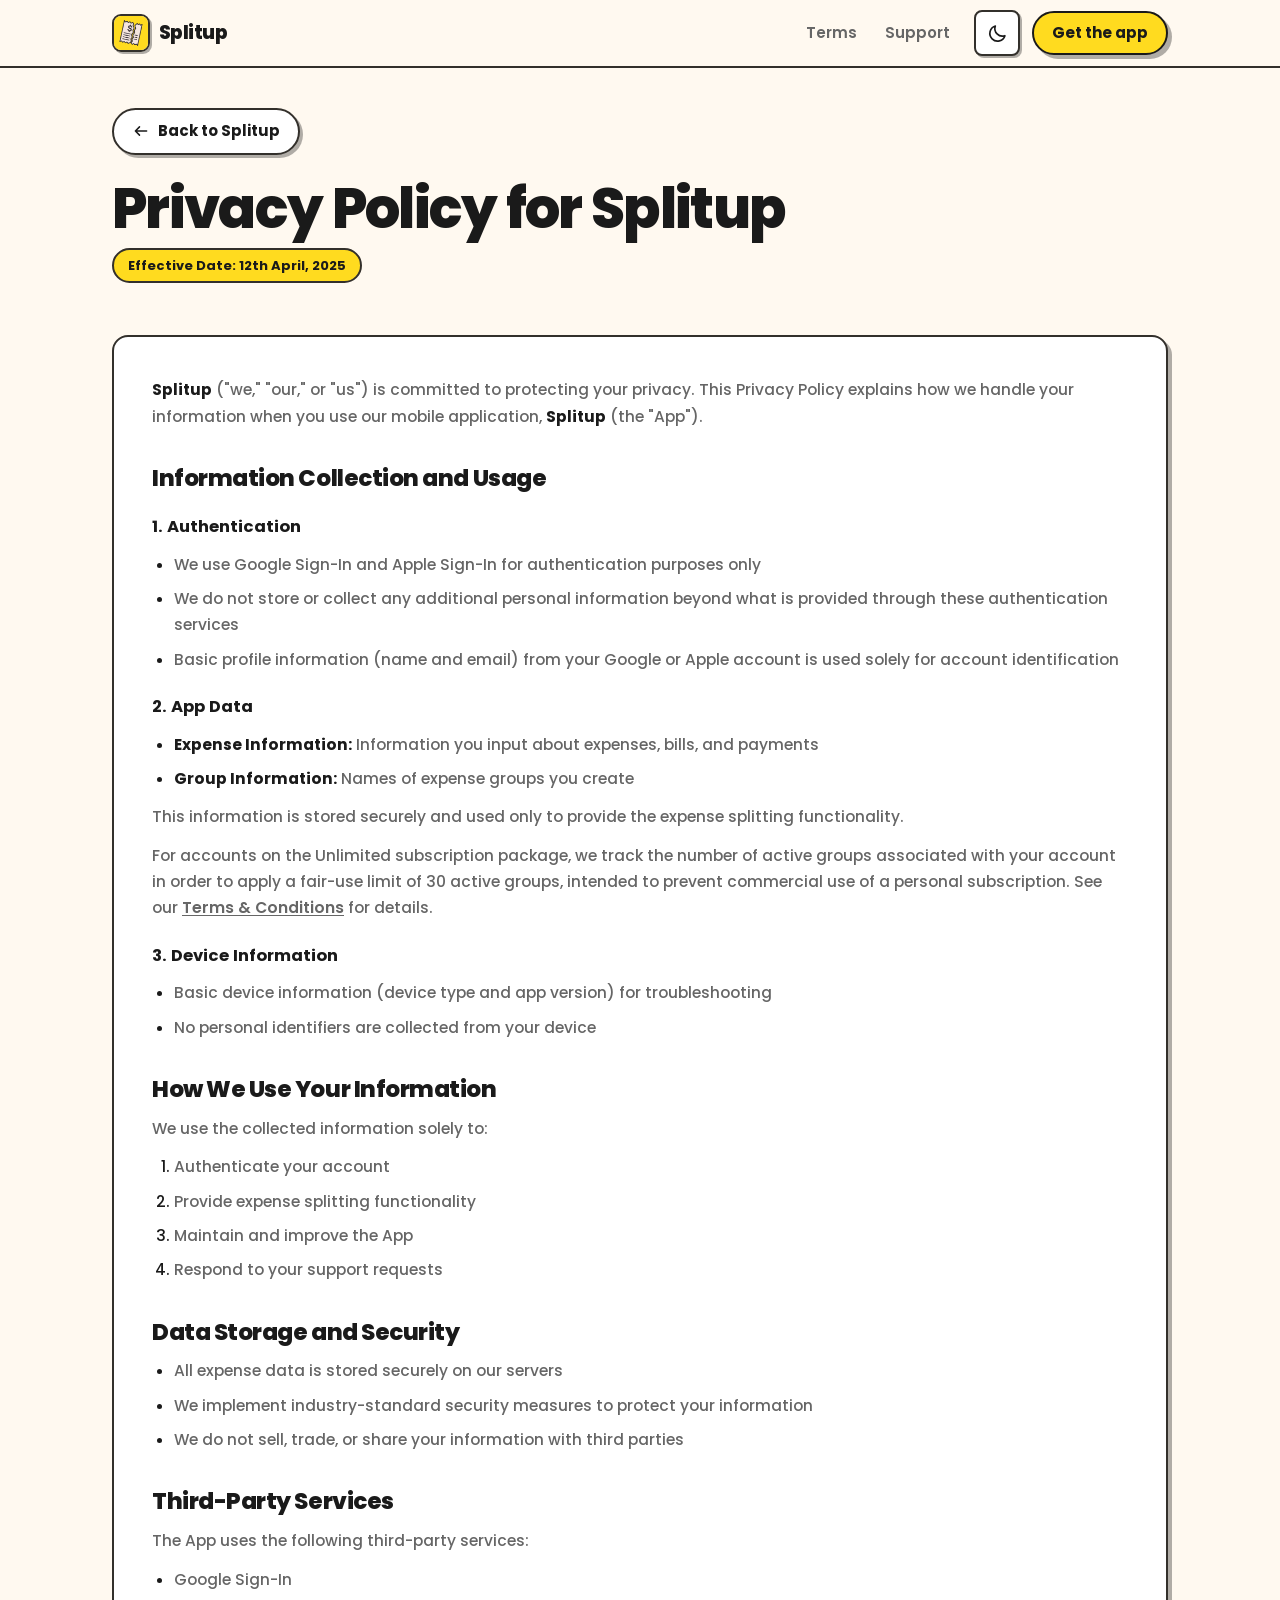
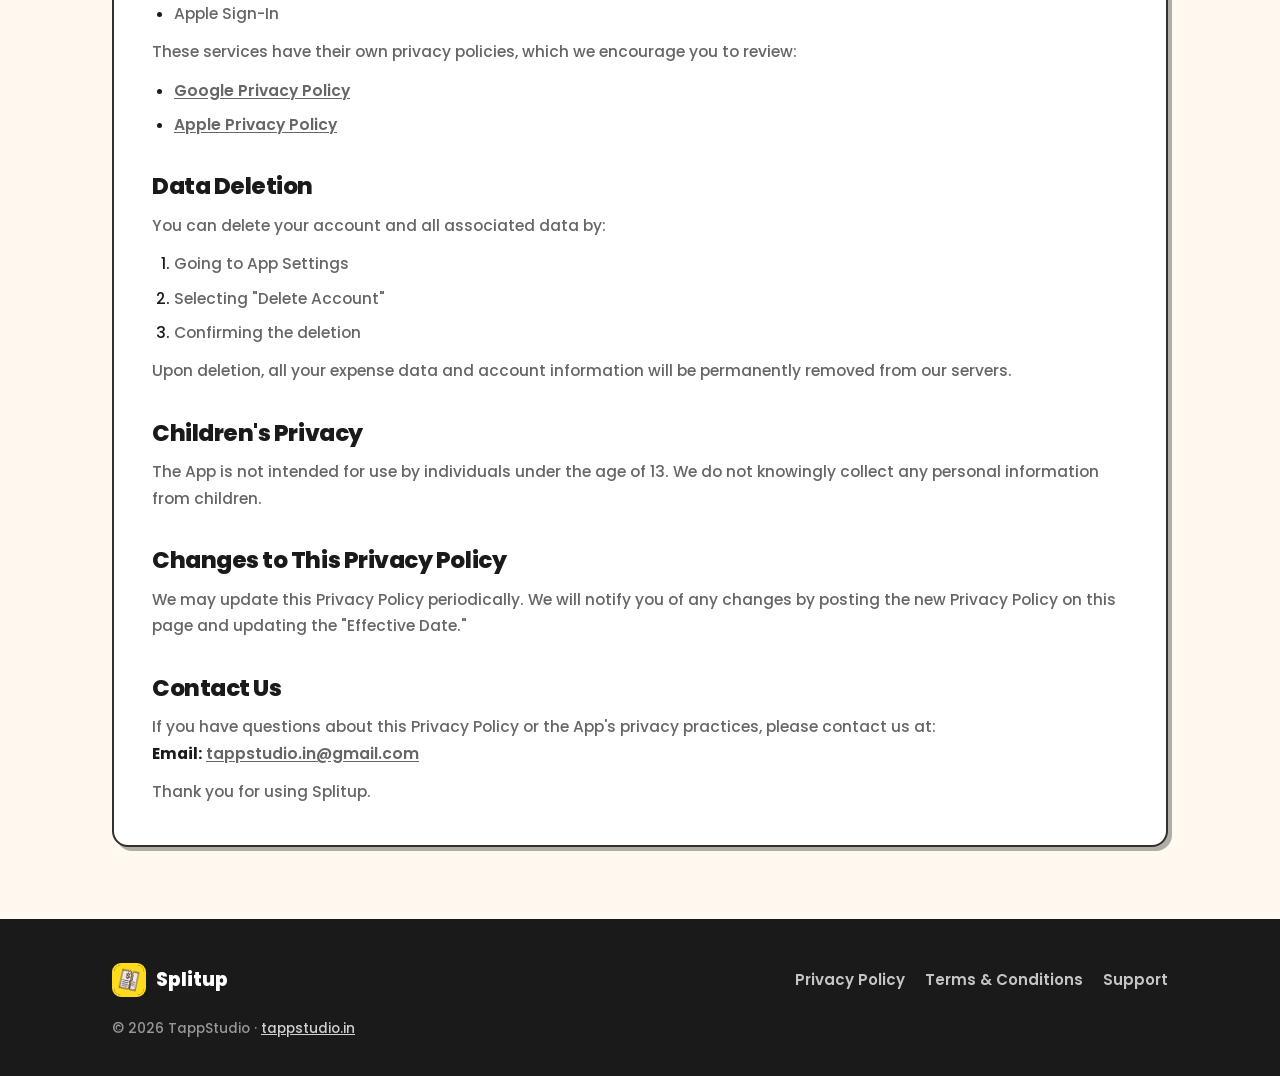
==== commit c3db1925: "Add theme toggle functionality and update styles for dark mode - Implemented a theme toggle button i" ====
--- a/privacy/index.html
+++ b/privacy/index.html
@@ -14,10 +14,15 @@
 <link rel="preload" as="font" type="font/woff2" href="/assets/fonts/poppins-800-latin.woff2" crossorigin>
 <link rel="preload" as="font" type="font/woff2" href="/assets/fonts/poppins-500-latin.woff2" crossorigin>
 <link rel="stylesheet" href="/style.css">
+<script>
+(function(){try{var t=localStorage.getItem('splitup-theme');if(t==='dark'||t==='light')document.documentElement.dataset.theme=t;}catch(e){}})();
+</script>
 </head>
 <body>
 <svg width="0" height="0" style="position:absolute" aria-hidden="true" focusable="false"><defs>
 <symbol id="i-arrow-back" viewBox="0 0 24 24" fill="none" stroke="currentColor" stroke-width="2" stroke-linecap="round" stroke-linejoin="round"><path d="M19.5 12h-15M10 6.5 4.5 12 10 17.5"/></symbol>
+<symbol id="i-moon" viewBox="0 0 24 24" fill="none" stroke="currentColor" stroke-width="1.9" stroke-linecap="round" stroke-linejoin="round"><path d="M20.5 14.5A8.6 8.6 0 0 1 9.5 3.5a8.8 8.8 0 1 0 11 11Z"/></symbol>
+<symbol id="i-sun" viewBox="0 0 24 24" fill="none" stroke="currentColor" stroke-width="1.9" stroke-linecap="round" stroke-linejoin="round"><circle cx="12" cy="12" r="4.2"/><path d="M12 2.5v2.2M12 19.3v2.2M4.2 4.2l1.6 1.6M18.2 18.2l1.6 1.6M2.5 12h2.2M19.3 12h2.2M4.2 19.8l1.6-1.6M18.2 5.8l1.6-1.6"/></symbol>
 </defs></svg>
 <nav class="nav">
   <div class="wrap nav-bar">
@@ -26,6 +31,10 @@
       <li><a href="/terms/">Terms</a></li>
       <li><a href="/support/">Support</a></li>
     </ul>
+    <button class="theme-toggle" type="button" id="themeToggle" aria-label="Switch theme">
+      <svg class="i-moon" aria-hidden="true"><use href="#i-moon"/></svg>
+      <svg class="i-sun" aria-hidden="true"><use href="#i-sun"/></svg>
+    </button>
     <a class="btn btn-yellow nav-cta" href="/#get">Get the app</a>
   </div>
 </nav>
@@ -126,5 +135,18 @@
     </div>
   </div>
 </footer>
+<script>
+(function () {
+  var toggle = document.getElementById('themeToggle');
+  if (!toggle) return;
+  toggle.addEventListener('click', function () {
+    var dark = window.matchMedia('(prefers-color-scheme: dark)').matches;
+    var current = document.documentElement.dataset.theme || (dark ? 'dark' : 'light');
+    var next = current === 'dark' ? 'light' : 'dark';
+    document.documentElement.dataset.theme = next;
+    try { localStorage.setItem('splitup-theme', next); } catch (e) {}
+  });
+})();
+</script>
 </body>
 </html>
--- a/style.css
+++ b/style.css
@@ -24,10 +24,12 @@
 :root {
   /* AppColors */
   --yellow: #ffdb1f;
+  --yellow-soft: #ffeb8f;        /* gentler yellow for large fills and open states */
   --yellow-container: #fff5cc;
   --surface: #fff9f0;
   --card: #ffffff;
   --ink: #1a1a1a;
+  --ink-soft: #33302b;           /* borders: reads as ink without the hard black */
   --text-2: #666666;
   --outline: #e0e0e0;
   --green: #4caf50;
@@ -36,18 +38,25 @@
   /* AppRadii */
   --r-sm: 4px; --r-md: 8px; --r-lg: 16px; --r-pill: 32px;
 
-  /* Page palette (remapped wholesale in dark mode) */
+  /* Page palette (remapped wholesale for dark) */
   --bg: var(--surface);
   --fg: var(--ink);
   --fg-2: var(--text-2);
   --panel: var(--card);
-  --line: var(--ink);
-  --shadow-col: var(--ink);
+  --line: var(--ink-soft);
+  --shadow-col: rgba(26, 26, 26, .34);
+
+  /* Derived per-theme values, so components never need their own dark rule
+     (which would otherwise have to be duplicated for the toggle). */
+  --mark-bg: var(--ink);
+  --mark-fg: var(--yellow);
+  --dot-col: rgba(26, 26, 26, .09);
+  --doodle-col: var(--ink);
 
   /* Neo primitives — mobile scale; stepped up on wider screens */
-  --w-border: 2.5px;
-  --w-shadow: 4px 4px 0;
-  --w-shadow-lg: 5px 5px 0;
+  --w-border: 2px;
+  --w-shadow: 3px 3px 0;
+  --w-shadow-lg: 4px 4px 0;
   --dot: 14px;
   --tilt: 2deg;
 
@@ -58,27 +67,46 @@
 
 @media (min-width: 720px) {
   :root {
-    --w-border: 3px;
-    --w-shadow: 6px 6px 0;
-    --w-shadow-lg: 8px 8px 0;
+    --w-border: 2.5px;
+    --w-shadow: 4px 4px 0;
+    --w-shadow-lg: 6px 6px 0;
     --dot: 18px;
-    --tilt: 4deg;
+    --tilt: 3deg;
   }
 }
 
-/* Dark mode: surfaces darken, borders go near-black, and every hard shadow
-   flips from ink to yellow — the same inversion base.css uses on .bg-ink. */
+/* Dark palette. Declared twice on purpose: once for the system preference
+   (skipped when the visitor has explicitly chosen light) and once for the
+   toggle's data-theme attribute. */
 @media (prefers-color-scheme: dark) {
-  :root {
+  :root:not([data-theme="light"]) {
     --bg: #2a2a2a;
-    --fg: #ffffff;
-    --fg-2: #cccccc;
+    --fg: #f2f2f2;
+    --fg-2: #b8b8b8;
     --panel: #333333;
-    --line: #111111;
-    --shadow-col: var(--yellow);
+    --line: #4a4a4a;
+    --shadow-col: rgba(255, 219, 31, .40);
     --yellow-container: #3a3a3a;
     --outline: #424242;
+    --mark-bg: var(--yellow);
+    --mark-fg: var(--ink);
+    --dot-col: rgba(255, 219, 31, .09);
+    --doodle-col: var(--yellow);
   }
+}
+:root[data-theme="dark"] {
+  --bg: #2a2a2a;
+  --fg: #f2f2f2;
+  --fg-2: #b8b8b8;
+  --panel: #333333;
+  --line: #4a4a4a;
+  --shadow-col: rgba(255, 219, 31, .40);
+  --yellow-container: #3a3a3a;
+  --outline: #424242;
+  --mark-bg: var(--yellow);
+  --mark-fg: var(--ink);
+  --dot-col: rgba(255, 219, 31, .09);
+  --doodle-col: var(--yellow);
 }
 
 /* ---------- Reset ---------- */
@@ -113,7 +141,6 @@
   outline-offset: 2px;
   border-radius: var(--r-sm);
 }
-@media (prefers-color-scheme: dark) { :focus-visible { outline-color: var(--yellow); } }
 
 .sr-only {
   position: absolute; width: 1px; height: 1px;
@@ -136,8 +163,11 @@
 @media (min-width: 720px) { .sec { padding-block: 96px; } }
 @media (min-width: 1024px) { .sec { padding-block: 120px; } }
 
-.sec-yellow { background: var(--yellow); color: var(--ink); --line: var(--ink); --shadow-col: var(--ink); --fg: var(--ink); --fg-2: rgba(26,26,26,.72); }
-.sec-ink { background: var(--ink); color: #fff; --line: #000; --shadow-col: var(--yellow); --fg: #fff; --fg-2: rgba(255,255,255,.72); --panel: #242424; }
+.sec-yellow { background: var(--yellow); color: var(--ink); --line: var(--ink-soft); --shadow-col: rgba(26,26,26,.30); --fg: var(--ink); --fg-2: rgba(26,26,26,.72);
+  --mark-bg: var(--ink); --mark-fg: var(--yellow); --dot-col: rgba(26,26,26,.09); --doodle-col: var(--ink); }
+.sec-tint { background: var(--yellow-container); }
+.sec-ink { background: var(--ink); color: #f2f2f2; --line: #3d3d3d; --shadow-col: rgba(255,219,31,.34); --fg: #f2f2f2; --fg-2: rgba(255,255,255,.66); --panel: #242424;
+  --mark-bg: var(--yellow); --mark-fg: var(--ink); --dot-col: rgba(255,219,31,.10); --doodle-col: var(--yellow); }
 
 /* ---------- Type ---------- */
 .h1 {
@@ -162,15 +192,9 @@
   padding: 0 .16em .02em;
   margin: .04em 0 0 -.04em;
   border-radius: 10px;
-  background: var(--ink);
-  color: var(--yellow);
+  background: var(--mark-bg);
+  color: var(--mark-fg);
   transform: rotate(-2deg);
-}
-.sec-yellow mark { background: var(--ink); color: var(--yellow); }
-.sec-ink mark { background: var(--yellow); color: var(--ink); }
-@media (prefers-color-scheme: dark) {
-  mark { background: var(--yellow); color: var(--ink); }
-  .sec-yellow mark { background: var(--ink); color: var(--yellow); }
 }
 
 .sec-head { max-width: 640px; margin-bottom: 36px; }
@@ -180,7 +204,7 @@
 /* ---------- Texture ---------- */
 .dots {
   position: absolute; inset: 0;
-  background-image: radial-gradient(var(--dot-col, rgba(26,26,26,.10)) 1.3px, transparent 1.5px);
+  background-image: radial-gradient(var(--dot-col) 1.3px, transparent 1.5px);
   background-size: var(--dot) var(--dot);
   background-position: calc(var(--dot) / 2) calc(var(--dot) / 2);
   -webkit-mask-image: linear-gradient(to bottom, #000 0%, #000 45%, transparent 85%);
@@ -188,13 +212,8 @@
   pointer-events: none;
   z-index: 0;
 }
-.sec-ink .dots { --dot-col: rgba(255,219,31,.11); }
-@media (prefers-color-scheme: dark) { .dots { --dot-col: rgba(255,219,31,.09); } }
-.sec-yellow .dots { --dot-col: rgba(26,26,26,.10); }
-
-.doodle { position: absolute; color: var(--doodle, var(--ink)); overflow: visible; pointer-events: none; z-index: 2; }
-.sec-ink .doodle { --doodle: var(--yellow); }
-@media (prefers-color-scheme: dark) { .doodle { --doodle: var(--yellow); } .sec-yellow .doodle { --doodle: var(--ink); } }
+
+.doodle { position: absolute; color: var(--doodle-col); overflow: visible; pointer-events: none; z-index: 2; }
 
 /* ---------- Neo primitives ---------- */
 .neo {
@@ -257,16 +276,14 @@
   gap: 6px;
   padding: 5px 13px 4px;
   border-radius: var(--r-pill);
-  background: var(--ink);
-  color: var(--yellow);
+  background: var(--mark-bg);
+  color: var(--mark-fg);
   font-size: 12px;
   font-weight: 800;
   letter-spacing: 1.6px;
   text-transform: uppercase;
   transform: rotate(-3deg);
 }
-.sec-ink .kicker { background: var(--yellow); color: var(--ink); }
-@media (prefers-color-scheme: dark) { .kicker { background: var(--yellow); color: var(--ink); } }
 
 .chip {
   display: inline-flex;
@@ -327,6 +344,32 @@
 
 .nav-cta { min-height: 44px; padding: 10px 18px; font-size: 15px; }
 
+/* Theme toggle. Both icons are in the DOM; CSS shows the one for the theme
+   you'd switch TO, so the button always previews its own effect. */
+.theme-toggle {
+  display: flex; align-items: center; justify-content: center;
+  width: 46px; height: 46px; flex: none;
+  border: var(--w-border) solid var(--line);
+  border-radius: var(--r-md);
+  background: var(--panel);
+  color: var(--fg);
+  box-shadow: 2px 2px 0 var(--shadow-col);
+  transition: transform .12s ease, box-shadow .12s ease;
+}
+.theme-toggle svg { width: 21px; height: 21px; }
+@media (hover: hover) { .theme-toggle:hover { transform: translate(-2px,-2px); box-shadow: 4px 4px 0 var(--shadow-col); } }
+.theme-toggle:active { transform: translate(2px,2px); box-shadow: none; }
+.theme-toggle .i-moon { display: block; }
+.theme-toggle .i-sun { display: none; }
+@media (prefers-color-scheme: dark) {
+  :root:not([data-theme="light"]) .theme-toggle .i-moon { display: none; }
+  :root:not([data-theme="light"]) .theme-toggle .i-sun { display: block; }
+}
+:root[data-theme="dark"] .theme-toggle .i-moon { display: none; }
+:root[data-theme="dark"] .theme-toggle .i-sun { display: block; }
+:root[data-theme="light"] .theme-toggle .i-moon { display: block; }
+:root[data-theme="light"] .theme-toggle .i-sun { display: none; }
+
 /* Mobile disclosure menu — native <details>, no JS */
 .nav-menu { position: relative; }
 .nav-menu > summary {
@@ -405,8 +448,8 @@
   display: inline-flex;
   align-items: center;
   gap: 10px;
-  min-height: 56px;
-  padding: 10px 20px;
+  min-height: 62px;
+  padding: 12px 24px;
   border: var(--w-border) solid var(--ink);
   border-radius: var(--r-pill);
   background: var(--ink);
@@ -414,13 +457,19 @@
   box-shadow: var(--w-shadow) rgba(26,26,26,.35);
   transition: transform .12s ease, box-shadow .12s ease;
 }
-.badge svg { width: 24px; height: 24px; flex: none; fill: currentColor; }
+.badge svg { width: 28px; height: 28px; flex: none; fill: currentColor; }
 .badge-txt { display: flex; flex-direction: column; line-height: 1.1; text-align: left; }
-.badge-txt small { font-size: 10.5px; font-weight: 500; opacity: .8; letter-spacing: .04em; }
-.badge-txt strong { font-size: 16px; font-weight: 700; letter-spacing: -0.01em; }
+.badge-txt small { font-size: 11.5px; font-weight: 500; opacity: .8; letter-spacing: .04em; }
+.badge-txt strong { font-size: 18px; font-weight: 700; letter-spacing: -0.01em; }
 @media (hover: hover) { .badge:hover { transform: translate(-2px,-2px); box-shadow: var(--w-shadow-lg) rgba(26,26,26,.35); } }
 .badge:active { transform: translate(3px,3px); box-shadow: none; }
 @media (max-width: 379px) { .badge { width: 100%; justify-content: center; } }
+@media (min-width: 720px) {
+  .badge { min-height: 70px; padding: 14px 30px; gap: 12px; }
+  .badge svg { width: 32px; height: 32px; }
+  .badge-txt small { font-size: 12.5px; }
+  .badge-txt strong { font-size: 20px; }
+}
 
 .hero-stage {
   position: relative;
@@ -480,7 +529,8 @@
   --a-wm: rgba(26, 26, 26, .08);
 }
 @media (prefers-color-scheme: dark) {
-  .screen, .pop {
+  :root:not([data-theme="light"]) .screen,
+  :root:not([data-theme="light"]) .pop {
     --a-bg: #2a2a2a;
     --a-fg: #ffffff;
     --a-fg2: #cccccc;
@@ -490,6 +540,17 @@
     --a-cur: #ffdb1f;
     --a-wm: rgba(255, 219, 31, .13);
   }
+}
+:root[data-theme="dark"] .screen,
+:root[data-theme="dark"] .pop {
+    --a-bg: #2a2a2a;
+    --a-fg: #ffffff;
+    --a-fg2: #cccccc;
+    --a-cont: #3a3a3a;
+    --a-card: #333333;
+    --a-line: #111111;
+    --a-cur: #ffdb1f;
+    --a-wm: rgba(255, 219, 31, .13);
 }
 
 .screen {
@@ -676,9 +737,9 @@
 }
 .tile > * { position: relative; z-index: 1; }
 .tile p { color: var(--fg-2); font-size: 15.5px; }
-.tile-yellow { background: var(--yellow); color: var(--ink); --fg-2: rgba(26,26,26,.72); border-color: var(--ink); }
-.tile-ink { background: var(--ink); color: #fff; --fg-2: rgba(255,255,255,.7); border-color: var(--ink); }
-.tile-ink { box-shadow: var(--w-shadow) var(--yellow); }
+.tile-yellow { background: var(--yellow-soft); color: var(--ink); --fg: var(--ink); --fg-2: rgba(26,26,26,.7); border-color: var(--ink-soft); }
+.tile-ink { background: #2b2b2b; color: #f2f2f2; --fg: #f2f2f2; --fg-2: rgba(255,255,255,.66); border-color: #3d3d3d; }
+.tile-ink { box-shadow: var(--w-shadow) rgba(255,219,31,.34); }
 
 /* Oversized watermark icon, echoing the app's stat-card watermarks */
 .tile-wm {
@@ -699,9 +760,9 @@
   border: 2px solid var(--line); border-radius: 12px;
   background: var(--yellow);
   color: var(--ink);
-  box-shadow: 3px 3px 0 var(--line);
-}
-.tile-ink .tile-icon { border-color: var(--yellow); box-shadow: 3px 3px 0 var(--yellow); }
+  box-shadow: 2px 2px 0 var(--line);
+}
+.tile-ink .tile-icon { border-color: #3d3d3d; box-shadow: 2px 2px 0 rgba(255,219,31,.4); }
 .tile-icon svg { width: 24px; height: 24px; }
 .tag {
   padding: 3px 10px;
@@ -713,8 +774,8 @@
 .tile-ink .tag { background: var(--yellow); color: var(--ink); }
 
 .tile-chips { display: flex; flex-wrap: wrap; gap: 8px; margin-top: auto; padding-top: 6px; }
-.tile-ink .chip { background: #3a3a3a; border-color: var(--yellow); color: #fff; }
-.tile-yellow .chip { background: var(--surface); border-color: var(--ink); }
+.tile-ink .chip { background: #3a3a3a; border-color: #555; color: #f2f2f2; }
+.tile-yellow .chip { background: rgba(255,255,255,.72); border-color: var(--ink-soft); color: var(--ink); }
 
 /* Voice tile: the spoken phrase → the filled-in expense */
 .voice-quote {
@@ -886,7 +947,39 @@
    Pricing
    ============================================================ */
 .plans { display: grid; gap: 20px; }
-@media (min-width: 760px) { .plans { grid-template-columns: 1fr 1fr; gap: 24px; align-items: start; } }
+@media (min-width: 860px) { .plans { grid-template-columns: 1fr 1.15fr; gap: 24px; align-items: stretch; } }
+
+/* One-time group packs */
+.packs { display: grid; gap: 12px; }
+.pack {
+  display: flex; align-items: center; gap: 14px;
+  padding: 16px 18px;
+  border: 2px solid var(--ink-soft);
+  border-radius: var(--r-md);
+  background: rgba(255,255,255,.66);
+  color: var(--ink);
+}
+.pack-n {
+  display: flex; align-items: center; justify-content: center;
+  width: 48px; height: 44px; flex: none;
+  border: 2px solid var(--ink-soft); border-radius: var(--r-md);
+  background: var(--yellow);
+  font-size: 17px; font-weight: 800; letter-spacing: -.02em;
+}
+.pack-n.inf { font-size: 24px; }
+.pack-t { font-size: 16px; font-weight: 700; line-height: 1.25; }
+.pack-t small { display: block; font-size: 13.5px; font-weight: 500; color: rgba(26,26,26,.66); }
+
+.all-in {
+  display: flex; align-items: center; gap: 12px; flex-wrap: wrap;
+  margin-top: 20px; padding: 18px 22px;
+  border: var(--w-border) solid var(--line);
+  border-radius: var(--r-lg);
+  background: var(--panel);
+  box-shadow: var(--w-shadow) var(--shadow-col);
+  font-size: 16px; font-weight: 600;
+}
+.all-in svg { width: 24px; height: 24px; flex: none; color: var(--green); }
 
 .plan {
   display: flex; flex-direction: column; gap: 16px;
@@ -903,7 +996,7 @@
 .plan li { display: flex; gap: 10px; align-items: flex-start; font-size: 15.5px; font-weight: 500; }
 .plan li svg { width: 21px; height: 21px; flex: none; margin-top: 1px; }
 .plan-note { font-size: 13px; color: var(--fg-2); }
-.plan-featured { background: var(--yellow); color: var(--ink); border-color: var(--ink); --fg-2: rgba(26,26,26,.7); }
+.plan-featured { background: var(--yellow-soft); color: var(--ink); --fg: var(--ink); border-color: var(--ink-soft); --fg-2: rgba(26,26,26,.68); }
 
 /* ============================================================
    FAQ — native <details>, zero JS
@@ -934,15 +1027,20 @@
   font-size: 19px; font-weight: 700; line-height: 1;
   transition: transform .18s ease;
 }
-.qa[open] > summary { background: var(--yellow); color: var(--ink); }
-.qa[open] .qa-plus { transform: rotate(45deg); background: var(--ink); color: var(--yellow); border-color: var(--ink); }
-.qa-body { padding: 0 22px 20px; color: var(--fg-2); font-size: 15.5px; line-height: 1.6; }
+.qa-body { border-top: 1.5px solid var(--outline); padding-top: 16px; margin: 0 22px; }
+.qa[open] > summary { background: var(--yellow-container); }
+.qa[open] .qa-plus { transform: rotate(45deg); }
+.qa-body { padding: 16px 0 20px; color: var(--fg-2); font-size: 15.5px; line-height: 1.6; }
 .qa-body a { font-weight: 600; text-decoration: underline; }
 
 /* ============================================================
    Final CTA + footer
    ============================================================ */
 .cta { text-align: center; }
+/* Doodles are decorative; on mobile they sat on top of the headline, so they
+   only appear once there's room beside it. */
+.cta .doodle { display: none; }
+@media (min-width: 860px) { .cta .doodle { display: block; } }
 .cta .wrap { position: relative; z-index: 3; }
 .cta .h2 { margin-bottom: 16px; }
 .cta .lede { max-width: 30ch; margin-inline: auto; }
@@ -1052,14 +1150,21 @@
     transform-origin: top center;
     transform: translateX(-50%) scale(.86) rotate(-2deg);
   }
-}
-
-/* Below ~360px the wordmark — which can't shrink past its text — slid under the
-   CTA. Drop to the icon alone; the logo still links home. 375px keeps the text. */
-@media (max-width: 359px) {
+  .hero-pop .stat { padding: 13px 12px 11px; }
+  .hero-pop .stat .cap { font-size: 11.5px; letter-spacing: .2px; }
+}
+
+/* The nav carries logo + theme toggle + CTA + menu. Below 480px that's wider
+   than the viewport, and the wordmark can't shrink past its own text — so it
+   drops out first and the icon carries the brand (still linking home). The
+   sticky "Get the app" is kept: it's the most valuable control on the bar. */
+@media (max-width: 479px) {
   .nav-logo { font-size: 0; gap: 0; }
-  .nav-logo img { width: 36px; height: 36px; }
-  .nav-cta { padding: 10px 14px; font-size: 14px; }
+  .nav-logo img { width: 38px; height: 38px; }
+  .nav-cta { padding: 10px 15px; font-size: 14.5px; }
+  .theme-toggle { width: 42px; height: 42px; }
+  .nav-menu > summary { width: 42px; height: 42px; }
+  .nav-bar { gap: 8px; }
 }
 
 @media print {
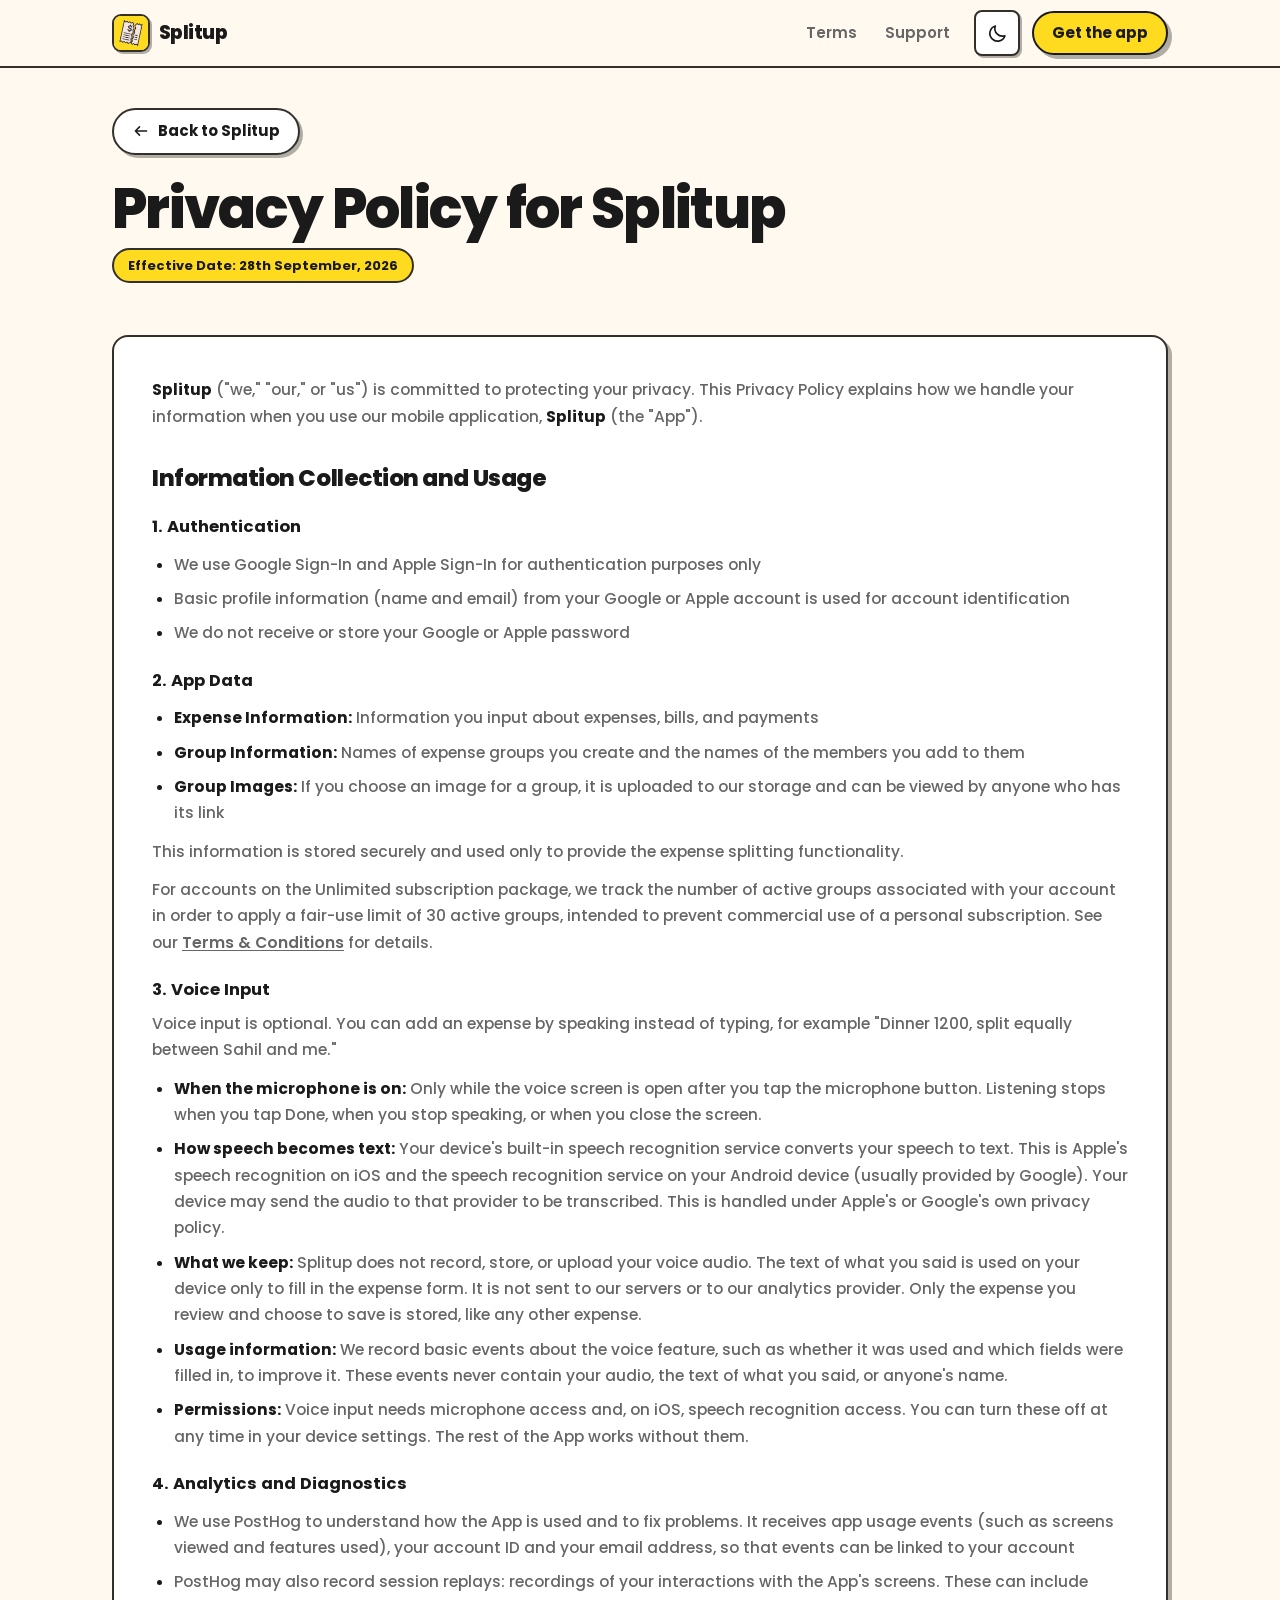
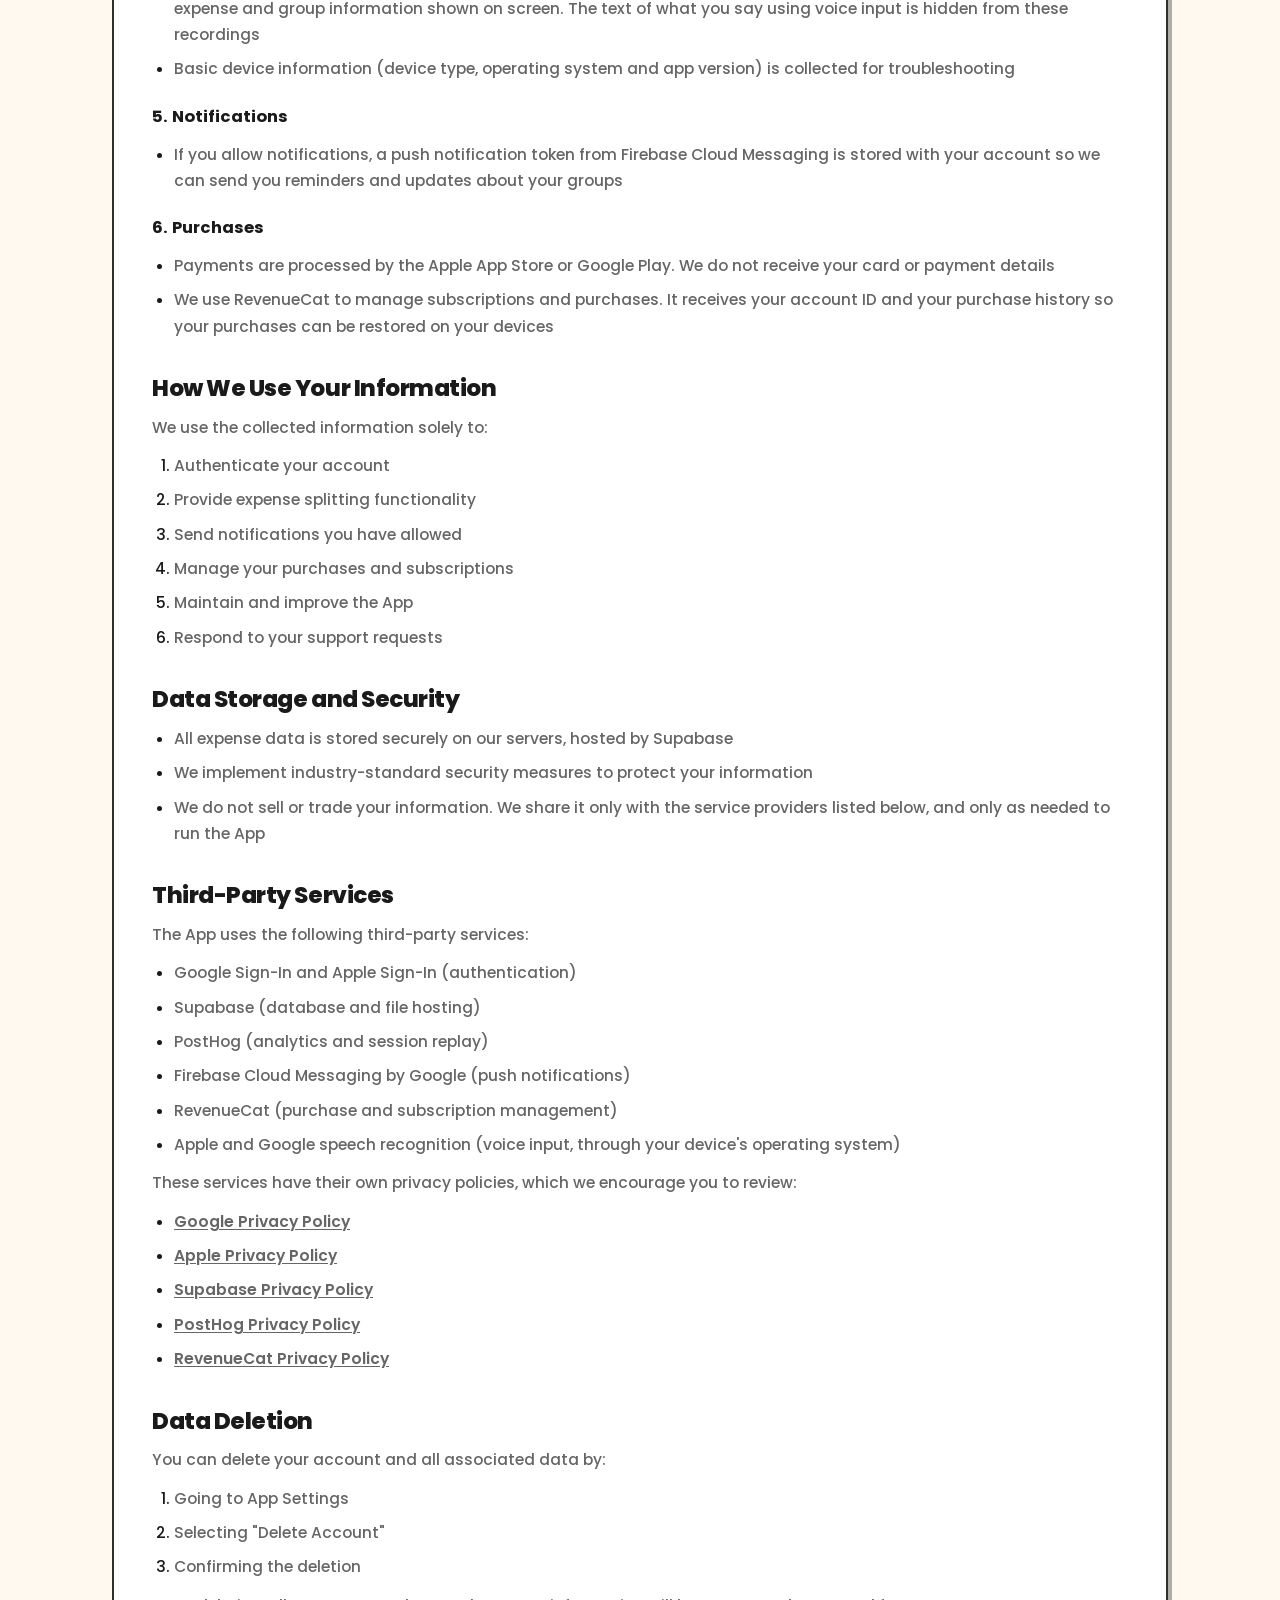
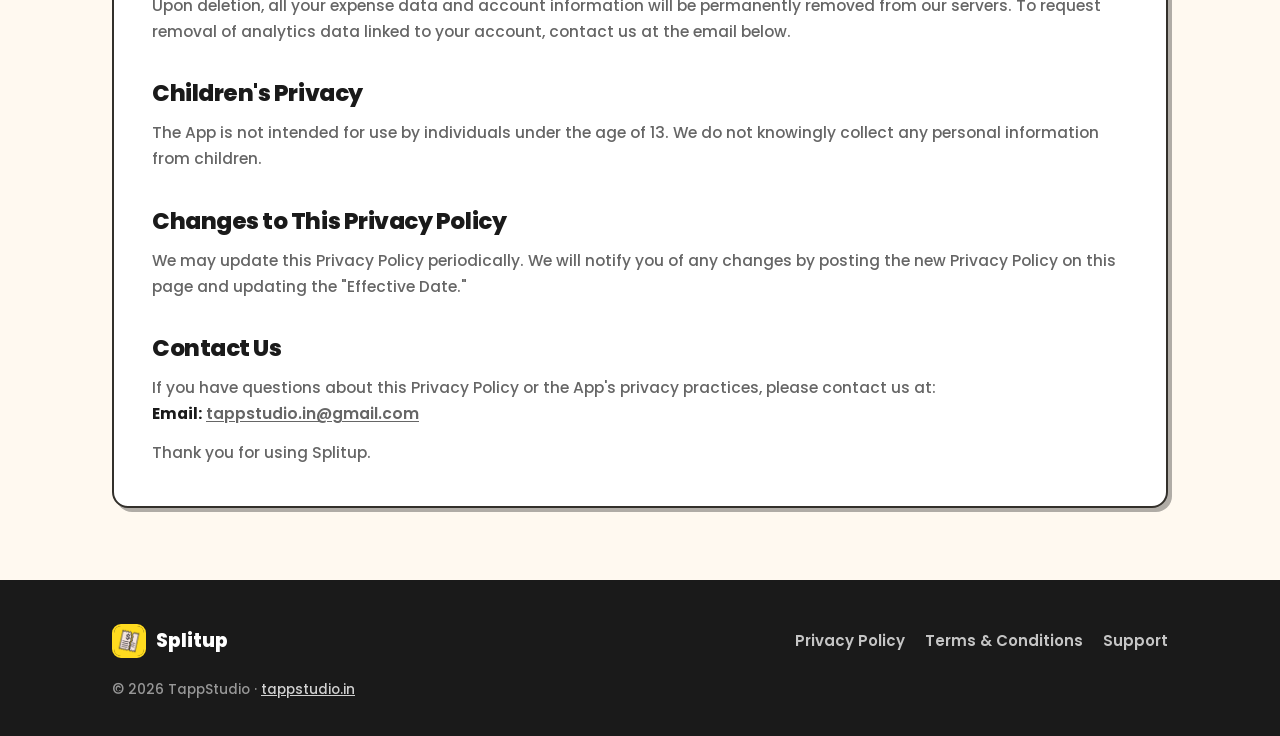
==== commit d4e0dd71: "Update effective dates and enhance privacy policy references in legal documents" ====
--- a/privacy/index.html
+++ b/privacy/index.html
@@ -3,7 +3,7 @@
 <head>
 <meta charset="utf-8">
 <meta name="viewport" content="width=device-width, initial-scale=1, viewport-fit=cover">
-<title>Privacy Policy — Splitup</title>
+<title>Privacy Policy | Splitup</title>
 <meta name="description" content="Privacy Policy for the Splitup app.">
 <link rel="canonical" href="https://splitup.tappstudio.in/privacy/">
 <meta name="theme-color" content="#fff9f0" media="(prefers-color-scheme: light)">
@@ -43,7 +43,7 @@
   <a class="back-link" href="/"><svg aria-hidden="true"><use href="#i-arrow-back"/></svg>Back to Splitup</a>
   <header class="legal-hero">
     <h1 class="h2">Privacy Policy for Splitup</h1>
-    <p class="effective-date">Effective Date: 12th April, 2025</p>
+    <p class="effective-date">Effective Date: 28th September, 2026</p>
   </header>
   <article class="legal">
       <p><strong>Splitup</strong> ("we," "our," or "us") is committed to protecting your privacy. This Privacy Policy explains how we handle your information when you use our mobile application, <strong>Splitup</strong> (the "App").</p>
@@ -53,22 +53,45 @@
       <h3>1. Authentication</h3>
       <ul>
         <li>We use Google Sign-In and Apple Sign-In for authentication purposes only</li>
-        <li>We do not store or collect any additional personal information beyond what is provided through these authentication services</li>
-        <li>Basic profile information (name and email) from your Google or Apple account is used solely for account identification</li>
+        <li>Basic profile information (name and email) from your Google or Apple account is used for account identification</li>
+        <li>We do not receive or store your Google or Apple password</li>
       </ul>
 
       <h3>2. App Data</h3>
       <ul>
         <li><strong>Expense Information:</strong> Information you input about expenses, bills, and payments</li>
-        <li><strong>Group Information:</strong> Names of expense groups you create</li>
+        <li><strong>Group Information:</strong> Names of expense groups you create and the names of the members you add to them</li>
+        <li><strong>Group Images:</strong> If you choose an image for a group, it is uploaded to our storage and can be viewed by anyone who has its link</li>
       </ul>
       <p>This information is stored securely and used only to provide the expense splitting functionality.</p>
       <p>For accounts on the Unlimited subscription package, we track the number of active groups associated with your account in order to apply a fair-use limit of 30 active groups, intended to prevent commercial use of a personal subscription. See our <a href="/terms/">Terms &amp; Conditions</a> for details.</p>
 
-      <h3>3. Device Information</h3>
+      <h3>3. Voice Input</h3>
+      <p>Voice input is optional. You can add an expense by speaking instead of typing, for example "Dinner 1200, split equally between Sahil and me."</p>
       <ul>
-        <li>Basic device information (device type and app version) for troubleshooting</li>
-        <li>No personal identifiers are collected from your device</li>
+        <li><strong>When the microphone is on:</strong> Only while the voice screen is open after you tap the microphone button. Listening stops when you tap Done, when you stop speaking, or when you close the screen.</li>
+        <li><strong>How speech becomes text:</strong> Your device's built-in speech recognition service converts your speech to text. This is Apple's speech recognition on iOS and the speech recognition service on your Android device (usually provided by Google). Your device may send the audio to that provider to be transcribed. This is handled under Apple's or Google's own privacy policy.</li>
+        <li><strong>What we keep:</strong> Splitup does not record, store, or upload your voice audio. The text of what you said is used on your device only to fill in the expense form. It is not sent to our servers or to our analytics provider. Only the expense you review and choose to save is stored, like any other expense.</li>
+        <li><strong>Usage information:</strong> We record basic events about the voice feature, such as whether it was used and which fields were filled in, to improve it. These events never contain your audio, the text of what you said, or anyone's name.</li>
+        <li><strong>Permissions:</strong> Voice input needs microphone access and, on iOS, speech recognition access. You can turn these off at any time in your device settings. The rest of the App works without them.</li>
+      </ul>
+
+      <h3>4. Analytics and Diagnostics</h3>
+      <ul>
+        <li>We use PostHog to understand how the App is used and to fix problems. It receives app usage events (such as screens viewed and features used), your account ID and your email address, so that events can be linked to your account</li>
+        <li>PostHog may also record session replays: recordings of your interactions with the App's screens. These can include expense and group information shown on screen. The text of what you say using voice input is hidden from these recordings</li>
+        <li>Basic device information (device type, operating system and app version) is collected for troubleshooting</li>
+      </ul>
+
+      <h3>5. Notifications</h3>
+      <ul>
+        <li>If you allow notifications, a push notification token from Firebase Cloud Messaging is stored with your account so we can send you reminders and updates about your groups</li>
+      </ul>
+
+      <h3>6. Purchases</h3>
+      <ul>
+        <li>Payments are processed by the Apple App Store or Google Play. We do not receive your card or payment details</li>
+        <li>We use RevenueCat to manage subscriptions and purchases. It receives your account ID and your purchase history so your purchases can be restored on your devices</li>
       </ul>
 
       <h2>How We Use Your Information</h2>
@@ -76,27 +99,36 @@
       <ol>
         <li>Authenticate your account</li>
         <li>Provide expense splitting functionality</li>
+        <li>Send notifications you have allowed</li>
+        <li>Manage your purchases and subscriptions</li>
         <li>Maintain and improve the App</li>
         <li>Respond to your support requests</li>
       </ol>
 
       <h2>Data Storage and Security</h2>
       <ul>
-        <li>All expense data is stored securely on our servers</li>
+        <li>All expense data is stored securely on our servers, hosted by Supabase</li>
         <li>We implement industry-standard security measures to protect your information</li>
-        <li>We do not sell, trade, or share your information with third parties</li>
+        <li>We do not sell or trade your information. We share it only with the service providers listed below, and only as needed to run the App</li>
       </ul>
 
       <h2>Third-Party Services</h2>
       <p>The App uses the following third-party services:</p>
       <ul>
-        <li>Google Sign-In</li>
-        <li>Apple Sign-In</li>
+        <li>Google Sign-In and Apple Sign-In (authentication)</li>
+        <li>Supabase (database and file hosting)</li>
+        <li>PostHog (analytics and session replay)</li>
+        <li>Firebase Cloud Messaging by Google (push notifications)</li>
+        <li>RevenueCat (purchase and subscription management)</li>
+        <li>Apple and Google speech recognition (voice input, through your device's operating system)</li>
       </ul>
       <p>These services have their own privacy policies, which we encourage you to review:</p>
       <ul>
         <li><a href="https://policies.google.com/privacy">Google Privacy Policy</a></li>
         <li><a href="https://www.apple.com/legal/privacy">Apple Privacy Policy</a></li>
+        <li><a href="https://supabase.com/privacy">Supabase Privacy Policy</a></li>
+        <li><a href="https://posthog.com/privacy">PostHog Privacy Policy</a></li>
+        <li><a href="https://www.revenuecat.com/privacy">RevenueCat Privacy Policy</a></li>
       </ul>
 
       <h2>Data Deletion</h2>
@@ -106,7 +138,7 @@
         <li>Selecting "Delete Account"</li>
         <li>Confirming the deletion</li>
       </ol>
-      <p>Upon deletion, all your expense data and account information will be permanently removed from our servers.</p>
+      <p>Upon deletion, all your expense data and account information will be permanently removed from our servers. To request removal of analytics data linked to your account, contact us at the email below.</p>
 
       <h2>Children's Privacy</h2>
       <p>The App is not intended for use by individuals under the age of 13. We do not knowingly collect any personal information from children.</p>
--- a/style.css
+++ b/style.css
@@ -1,5 +1,5 @@
 /* ============================================================
-   Splitup — splitup.tappstudio.in
+   Splitup | splitup.tappstudio.in
    Neo-brutalist design system. Tokens mirror the Flutter app
    (lib/styles/colors.dart, app_radii.dart, app_spacing.dart) via
    store/screenshots_v2/src/tokens.css. Do not invent new colors.
@@ -53,7 +53,7 @@
   --dot-col: rgba(26, 26, 26, .09);
   --doodle-col: var(--ink);
 
-  /* Neo primitives — mobile scale; stepped up on wider screens */
+  /* Neo primitives at mobile scale; stepped up on wider screens */
   --w-border: 2px;
   --w-shadow: 3px 3px 0;
   --w-shadow-lg: 4px 4px 0;
@@ -116,8 +116,9 @@
 html {
   -webkit-text-size-adjust: 100%;
   scroll-behavior: smooth;
-  scroll-padding-top: 76px;
-  overflow-x: hidden; /* backstop only — tilted elements are clamped individually */
+  scroll-padding-top: 84px;
+  overflow-x: hidden;
+  overflow-x: clip; /* backstop only; tilted elements are clamped individually */
 }
 
 body {
@@ -128,7 +129,6 @@
   font-weight: 500;
   line-height: 1.5;
   -webkit-font-smoothing: antialiased;
-  overflow-x: clip;
 }
 
 img, svg { display: block; max-width: 100%; }
@@ -159,7 +159,7 @@
 }
 @media (min-width: 720px) { .wrap { padding-inline: 32px; } }
 
-.sec { position: relative; padding-block: 64px; overflow: hidden; }
+.sec { position: relative; padding-block: 64px; overflow: hidden; overflow: clip; }
 @media (min-width: 720px) { .sec { padding-block: 96px; } }
 @media (min-width: 1024px) { .sec { padding-block: 120px; } }
 
@@ -186,7 +186,7 @@
 .lede { font-size: clamp(16px, 4.2vw, 20px); font-weight: 500; line-height: 1.45; color: var(--fg-2); }
 .small { font-size: 14px; color: var(--fg-2); }
 
-/* Highlighted word in a headline — ink box, yellow text, slightly tilted */
+/* Highlighted word in a headline: ink box, yellow text, slightly tilted */
 mark {
   display: inline-block;
   padding: 0 .16em .02em;
@@ -267,8 +267,6 @@
   transform: rotate(var(--r, calc(var(--tilt) * -1)));
 }
 .sticker .emoji { font-size: 1.25em; line-height: 1; }
-.sticker-yellow { background: var(--yellow); }
-.sticker-ink { background: var(--ink); color: #fff; }
 
 .kicker {
   display: inline-flex;
@@ -370,7 +368,7 @@
 :root[data-theme="light"] .theme-toggle .i-moon { display: block; }
 :root[data-theme="light"] .theme-toggle .i-sun { display: none; }
 
-/* Mobile disclosure menu — native <details>, no JS */
+/* Mobile disclosure menu: native <details>, no JS */
 .nav-menu { position: relative; }
 .nav-menu > summary {
   display: flex;
@@ -420,9 +418,11 @@
   position: relative;
   background: var(--yellow);
   color: var(--ink);
-  --line: var(--ink); --shadow-col: var(--ink); --fg: var(--ink); --fg-2: rgba(26,26,26,.75);
+  --line: var(--ink-soft); --shadow-col: rgba(26,26,26,.30); --fg: var(--ink); --fg-2: rgba(26,26,26,.75);
+  --mark-bg: var(--ink); --mark-fg: var(--yellow); --dot-col: rgba(26,26,26,.09); --doodle-col: var(--ink);
   padding-block: 44px 0;
   overflow: hidden;
+  overflow: clip;
 }
 .hero-grid { position: relative; z-index: 3; }
 .hero-copy { max-width: 620px; }
@@ -463,7 +463,12 @@
 .badge-txt strong { font-size: 18px; font-weight: 700; letter-spacing: -0.01em; }
 @media (hover: hover) { .badge:hover { transform: translate(-2px,-2px); box-shadow: var(--w-shadow-lg) rgba(26,26,26,.35); } }
 .badge:active { transform: translate(3px,3px); box-shadow: none; }
-@media (max-width: 379px) { .badge { width: 100%; justify-content: center; } }
+/* On phones the badges are the primary call to action, so give them the full
+   column width rather than two half-width pills. */
+@media (max-width: 639px) {
+  .badges { flex-direction: column; align-items: stretch; gap: 10px; }
+  .badge { width: 100%; justify-content: center; }
+}
 @media (min-width: 720px) {
   .badge { min-height: 70px; padding: 14px 30px; gap: 12px; }
   .badge svg { width: 32px; height: 32px; }
@@ -490,7 +495,7 @@
 }
 
 /* ============================================================
-   Live phone mockup — a web port of store/screenshots_v2/src/app-ui.css.
+   Live phone mockup: a web port of store/screenshots_v2/src/app-ui.css.
    The UI is authored at true app scale (440pt wide) and transform-scaled,
    so every size matches the real app instead of being re-guessed.
    ============================================================ */
@@ -559,6 +564,7 @@
   height: 696px;
   border-radius: 49px;
   overflow: hidden;
+  overflow: clip;
   background: var(--a-bg);
   color: var(--a-fg);
 }
@@ -593,8 +599,9 @@
 }
 
 .topbar { display: flex; align-items: center; justify-content: space-between; padding: 18px 16px 6px; }
-.topbar .gname { font-size: 17px; font-weight: 600; text-align: center; }
-.topbar .gmembers { font-size: 12.5px; color: var(--a-fg2); text-align: center; }
+.topbar .gtitle { flex: 1; min-width: 0; text-align: center; }
+.topbar .gname { display: block; font-size: 17px; font-weight: 600; line-height: 1.2; }
+.topbar .gmembers { display: block; margin-top: 1px; font-size: 12.5px; line-height: 1.2; color: var(--a-fg2); }
 .round-btn {
   display: flex; align-items: center; justify-content: center;
   width: 44px; height: 44px; flex: none;
@@ -619,7 +626,7 @@
 
 .stats { display: grid; grid-template-columns: 1fr 1fr; gap: 12px; }
 .stat {
-  position: relative; overflow: hidden;
+  position: relative; overflow: hidden; overflow: clip;
   padding: 16px 16px 14px;
   border: 1.5px solid var(--a-line); border-radius: var(--r-md);
   background: var(--a-cont);
@@ -657,7 +664,7 @@
 }
 
 /* The stat grid, lifted out of the phone at full app scale so it reads ~1.4x
-   larger than in the screen — the .pop treatment from base.css. */
+   larger than in the screen, the .pop treatment from base.css. */
 .pop {
   position: absolute;
   z-index: 20;
@@ -687,6 +694,7 @@
 .marquee {
   display: flex;
   overflow: hidden;
+  overflow: clip;
   padding-block: 16px;
   background: var(--ink);
   border-block: var(--w-border) solid var(--ink);
@@ -713,7 +721,7 @@
 @keyframes slide { to { transform: translateX(-100%); } }
 
 /* ============================================================
-   Features — bento grid (1 col mobile → 2 tablet → 6 desktop)
+   Features: bento grid (1 col mobile → 2 tablet → 6 desktop)
    ============================================================ */
 .bento { display: grid; gap: 16px; }
 @media (min-width: 620px) { .bento { grid-template-columns: repeat(2, 1fr); gap: 20px; } }
@@ -722,6 +730,7 @@
 .tile {
   position: relative;
   overflow: hidden;
+  overflow: clip;
   display: flex;
   flex-direction: column;
   gap: 10px;
@@ -751,7 +760,10 @@
   transform: rotate(-12deg);
   z-index: 0;
 }
-.tile-ink .tile-wm { color: var(--yellow); opacity: .13; }
+/* Match every other card: currentColor, not yellow. The handshake is a filled
+   glyph while the other watermarks are strokes, so it reads denser at the same
+   opacity, hence the slightly lower value. */
+.tile-ink .tile-wm { color: currentColor; opacity: .06; }
 
 .tile-head { display: flex; align-items: center; gap: 10px; flex-wrap: wrap; }
 .tile-icon {
@@ -848,7 +860,7 @@
 .step:last-child .step-arrow { display: none; }
 
 /* ============================================================
-   Gallery — horizontal snap rail (the one intentional x-scroller)
+   Gallery: horizontal snap rail (the one intentional x-scroller)
    ============================================================ */
 .gallery { position: relative; }
 .rail {
@@ -872,6 +884,7 @@
   border: var(--w-border) solid var(--line);
   border-radius: 22px;
   overflow: hidden;
+  overflow: clip;
   background: var(--yellow);
   box-shadow: var(--w-shadow) var(--shadow-col);
   cursor: zoom-in;
@@ -997,9 +1010,13 @@
 .plan li svg { width: 21px; height: 21px; flex: none; margin-top: 1px; }
 .plan-note { font-size: 13px; color: var(--fg-2); }
 .plan-featured { background: var(--yellow-soft); color: var(--ink); --fg: var(--ink); border-color: var(--ink-soft); --fg-2: rgba(26,26,26,.68); }
-
-/* ============================================================
-   FAQ — native <details>, zero JS
+/* The card stays light-yellow in both themes, but .chip's background follows
+   --yellow-container (dark in dark mode) while --fg is pinned to ink, which
+   left dark-on-dark. Give this chip its own solid pairing instead. */
+.plan-featured .chip { background: var(--ink); border-color: var(--ink); color: #ffffff; }
+
+/* ============================================================
+   FAQ: native <details>, zero JS
    ============================================================ */
 .faq { display: grid; gap: 14px; max-width: 820px; }
 .qa {
@@ -1008,6 +1025,7 @@
   background: var(--panel);
   box-shadow: var(--w-shadow) var(--shadow-col);
   overflow: hidden;
+  overflow: clip;
 }
 .qa > summary {
   display: flex; align-items: center; justify-content: space-between; gap: 16px;
@@ -1120,7 +1138,7 @@
 .legal strong { color: var(--fg); font-weight: 700; }
 
 /* ============================================================
-   Join redirect page (join/index.html) — kept working; that page and
+   Join redirect page (join/index.html), kept working; that page and
    /.well-known/ are load-bearing for app invite links.
    ============================================================ */
 .page { max-width: 640px; margin-inline: auto; padding: 24px 24px 40px; }
@@ -1155,7 +1173,7 @@
 }
 
 /* The nav carries logo + theme toggle + CTA + menu. Below 480px that's wider
-   than the viewport, and the wordmark can't shrink past its own text — so it
+   than the viewport, and the wordmark can't shrink past its own text, so it
    drops out first and the icon carries the brand (still linking home). The
    sticky "Get the app" is kept: it's the most valuable control on the bar. */
 @media (max-width: 479px) {
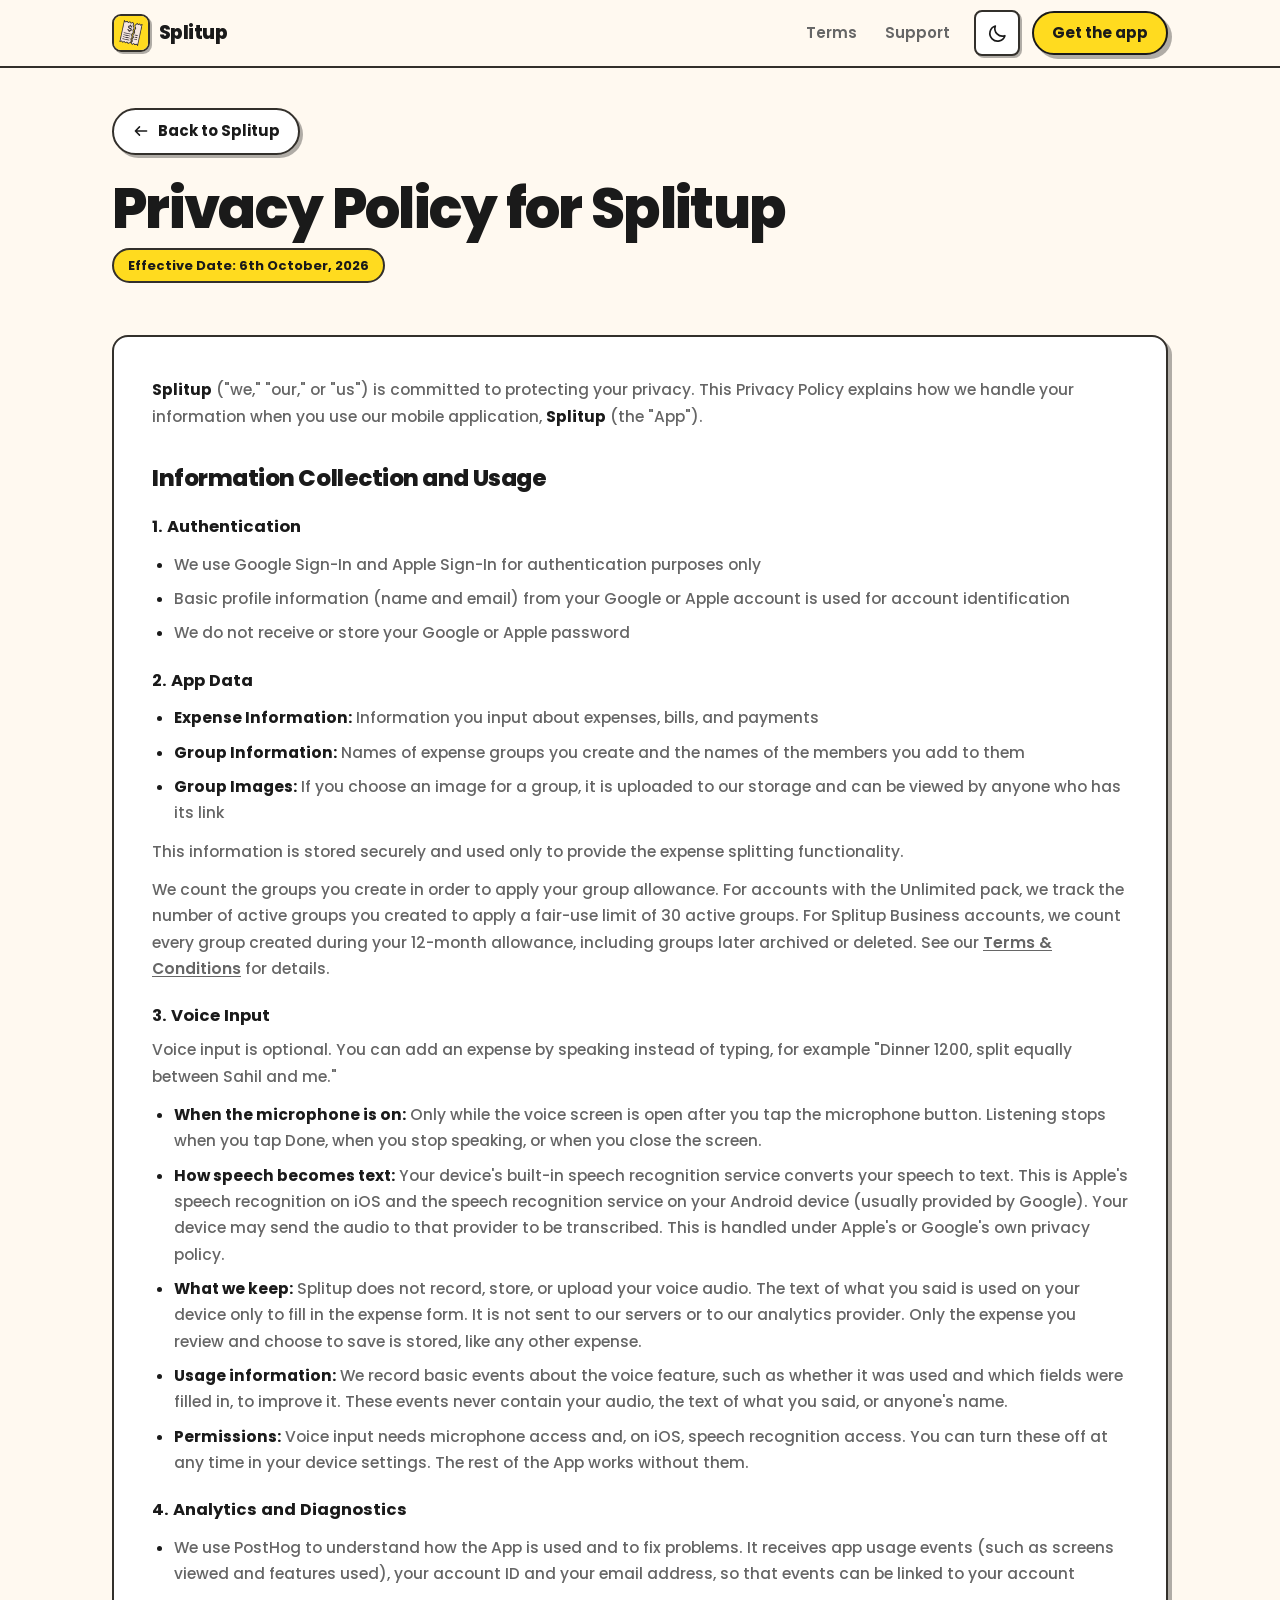
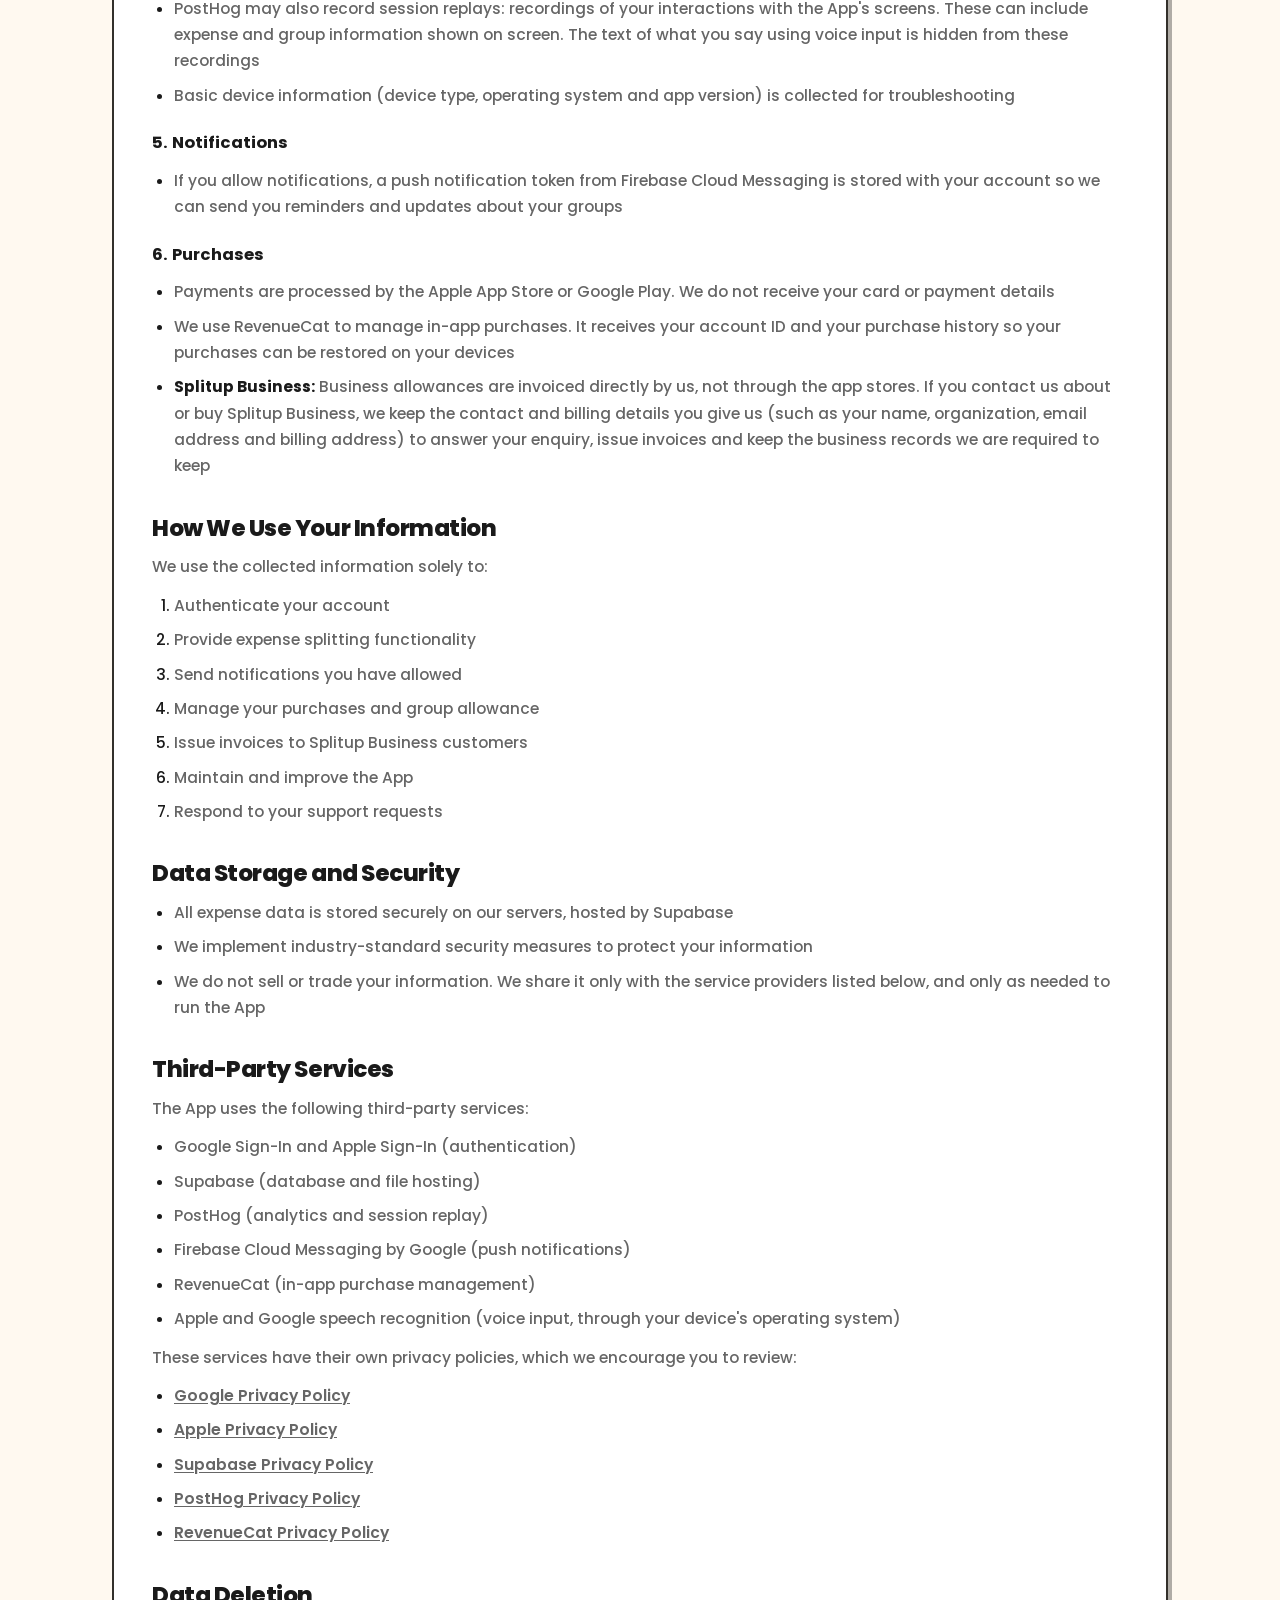
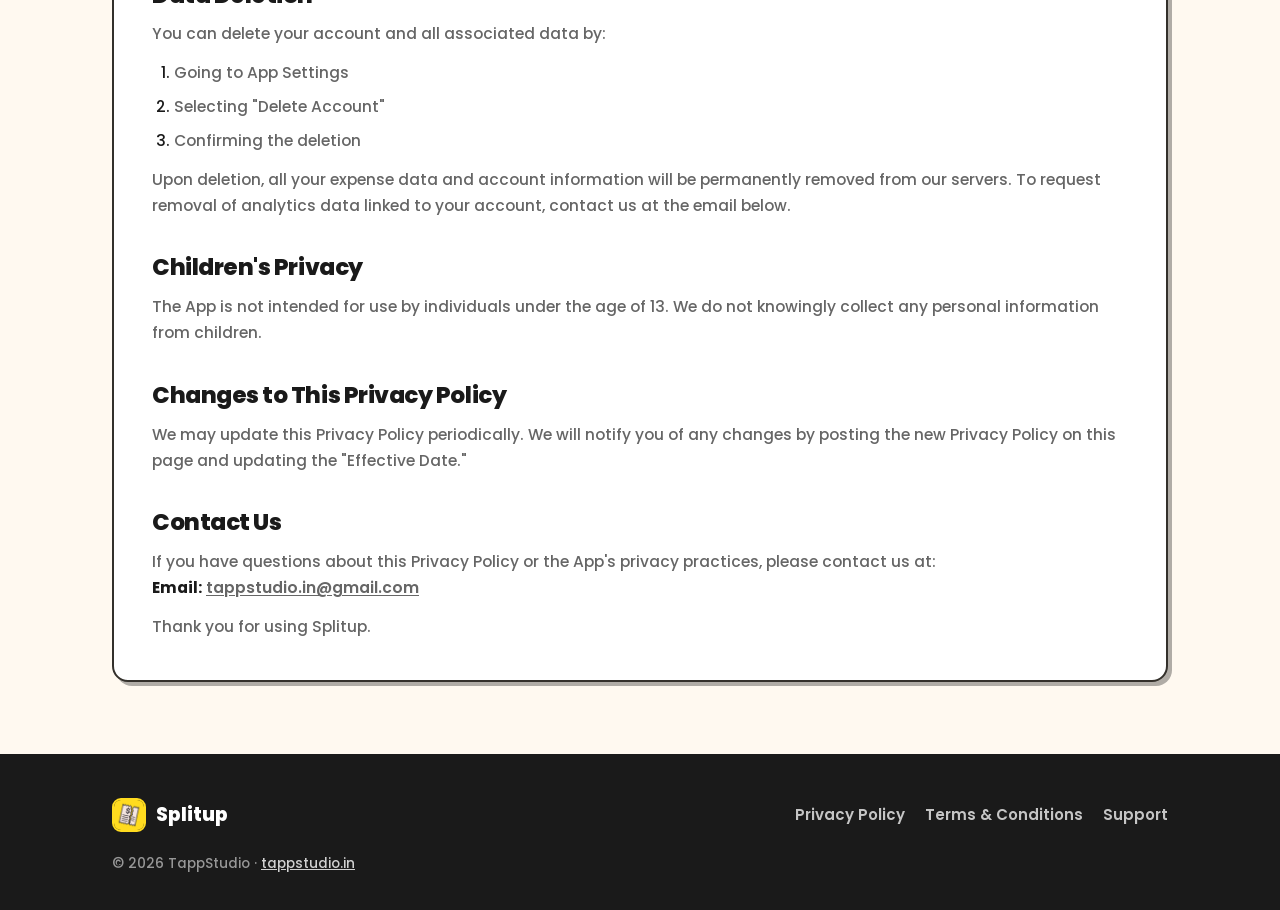
==== commit 2dd2e744: "Add Splitup Business pricing details and update effective dates in legal documents" ====
--- a/privacy/index.html
+++ b/privacy/index.html
@@ -43,7 +43,7 @@
   <a class="back-link" href="/"><svg aria-hidden="true"><use href="#i-arrow-back"/></svg>Back to Splitup</a>
   <header class="legal-hero">
     <h1 class="h2">Privacy Policy for Splitup</h1>
-    <p class="effective-date">Effective Date: 28th September, 2026</p>
+    <p class="effective-date">Effective Date: 6th October, 2026</p>
   </header>
   <article class="legal">
       <p><strong>Splitup</strong> ("we," "our," or "us") is committed to protecting your privacy. This Privacy Policy explains how we handle your information when you use our mobile application, <strong>Splitup</strong> (the "App").</p>
@@ -64,7 +64,7 @@
         <li><strong>Group Images:</strong> If you choose an image for a group, it is uploaded to our storage and can be viewed by anyone who has its link</li>
       </ul>
       <p>This information is stored securely and used only to provide the expense splitting functionality.</p>
-      <p>For accounts on the Unlimited subscription package, we track the number of active groups associated with your account in order to apply a fair-use limit of 30 active groups, intended to prevent commercial use of a personal subscription. See our <a href="/terms/">Terms &amp; Conditions</a> for details.</p>
+      <p>We count the groups you create in order to apply your group allowance. For accounts with the Unlimited pack, we track the number of active groups you created to apply a fair-use limit of 30 active groups. For Splitup Business accounts, we count every group created during your 12-month allowance, including groups later archived or deleted. See our <a href="/terms/">Terms &amp; Conditions</a> for details.</p>
 
       <h3>3. Voice Input</h3>
       <p>Voice input is optional. You can add an expense by speaking instead of typing, for example "Dinner 1200, split equally between Sahil and me."</p>
@@ -91,7 +91,8 @@
       <h3>6. Purchases</h3>
       <ul>
         <li>Payments are processed by the Apple App Store or Google Play. We do not receive your card or payment details</li>
-        <li>We use RevenueCat to manage subscriptions and purchases. It receives your account ID and your purchase history so your purchases can be restored on your devices</li>
+        <li>We use RevenueCat to manage in-app purchases. It receives your account ID and your purchase history so your purchases can be restored on your devices</li>
+        <li><strong>Splitup Business:</strong> Business allowances are invoiced directly by us, not through the app stores. If you contact us about or buy Splitup Business, we keep the contact and billing details you give us (such as your name, organization, email address and billing address) to answer your enquiry, issue invoices and keep the business records we are required to keep</li>
       </ul>
 
       <h2>How We Use Your Information</h2>
@@ -100,7 +101,8 @@
         <li>Authenticate your account</li>
         <li>Provide expense splitting functionality</li>
         <li>Send notifications you have allowed</li>
-        <li>Manage your purchases and subscriptions</li>
+        <li>Manage your purchases and group allowance</li>
+        <li>Issue invoices to Splitup Business customers</li>
         <li>Maintain and improve the App</li>
         <li>Respond to your support requests</li>
       </ol>
@@ -119,7 +121,7 @@
         <li>Supabase (database and file hosting)</li>
         <li>PostHog (analytics and session replay)</li>
         <li>Firebase Cloud Messaging by Google (push notifications)</li>
-        <li>RevenueCat (purchase and subscription management)</li>
+        <li>RevenueCat (in-app purchase management)</li>
         <li>Apple and Google speech recognition (voice input, through your device's operating system)</li>
       </ul>
       <p>These services have their own privacy policies, which we encourage you to review:</p>
--- a/style.css
+++ b/style.css
@@ -1014,6 +1014,35 @@
    --yellow-container (dark in dark mode) while --fg is pinned to ink, which
    left dark-on-dark. Give this chip its own solid pairing instead. */
 .plan-featured .chip { background: var(--ink); border-color: var(--ink); color: #ffffff; }
+.plan-note a { font-weight: 600; text-decoration: underline; text-underline-offset: 2px; }
+
+/* Business: an ink card in both themes. Its own shadow uses the page's
+   --shadow-col, so the colors it needs inside are set on the children. */
+.biz {
+  display: grid; gap: 28px;
+  margin-top: 28px; padding: 30px 24px;
+  border: var(--w-border) solid #3d3d3d;
+  border-radius: var(--r-lg);
+  background: var(--ink); color: #f2f2f2;
+  box-shadow: var(--w-shadow) var(--shadow-col);
+}
+@media (min-width: 720px) { .biz { padding: 40px 38px; } }
+@media (min-width: 860px) { .biz { grid-template-columns: 1fr 1.1fr; gap: 44px; align-items: start; } }
+.biz-intro { display: flex; flex-direction: column; align-items: flex-start; gap: 16px; }
+.biz-intro > p { color: rgba(255,255,255,.72); font-size: 16px; }
+.biz .kicker { background: var(--yellow); color: var(--ink); }
+.biz-title { font-size: clamp(24px, 6vw, 34px); font-weight: 800; line-height: 1.12; letter-spacing: -.03em; }
+.biz-intro .biz-price { color: var(--yellow); font-size: clamp(30px, 8vw, 42px); font-weight: 800; letter-spacing: -.03em; line-height: 1; }
+.biz-price small { display: block; margin-top: 8px; font-size: 14px; font-weight: 600; letter-spacing: 0; color: rgba(255,255,255,.66); }
+.biz .btn-yellow { border-color: var(--yellow); box-shadow: var(--w-shadow) rgba(255,255,255,.22); }
+.biz .btn-yellow svg { width: 20px; height: 20px; }
+@media (hover: hover) { .biz .btn-yellow:hover { box-shadow: var(--w-shadow-lg) rgba(255,255,255,.22); } }
+.biz-points ul { display: grid; gap: 13px; }
+.biz-points li { display: flex; gap: 10px; align-items: flex-start; font-size: 15.5px; font-weight: 500; }
+.biz-points li svg { width: 21px; height: 21px; flex: none; margin-top: 1px; color: var(--yellow); }
+.biz-points strong { color: #ffffff; }
+.biz-points .tag { display: inline-block; margin-left: 4px; vertical-align: 1px; background: var(--yellow); color: var(--ink); white-space: nowrap; }
+.biz-note { margin-top: 20px; padding-top: 16px; border-top: 1.5px solid #3d3d3d; font-size: 13.5px; color: rgba(255,255,255,.66); }
 
 /* ============================================================
    FAQ: native <details>, zero JS
